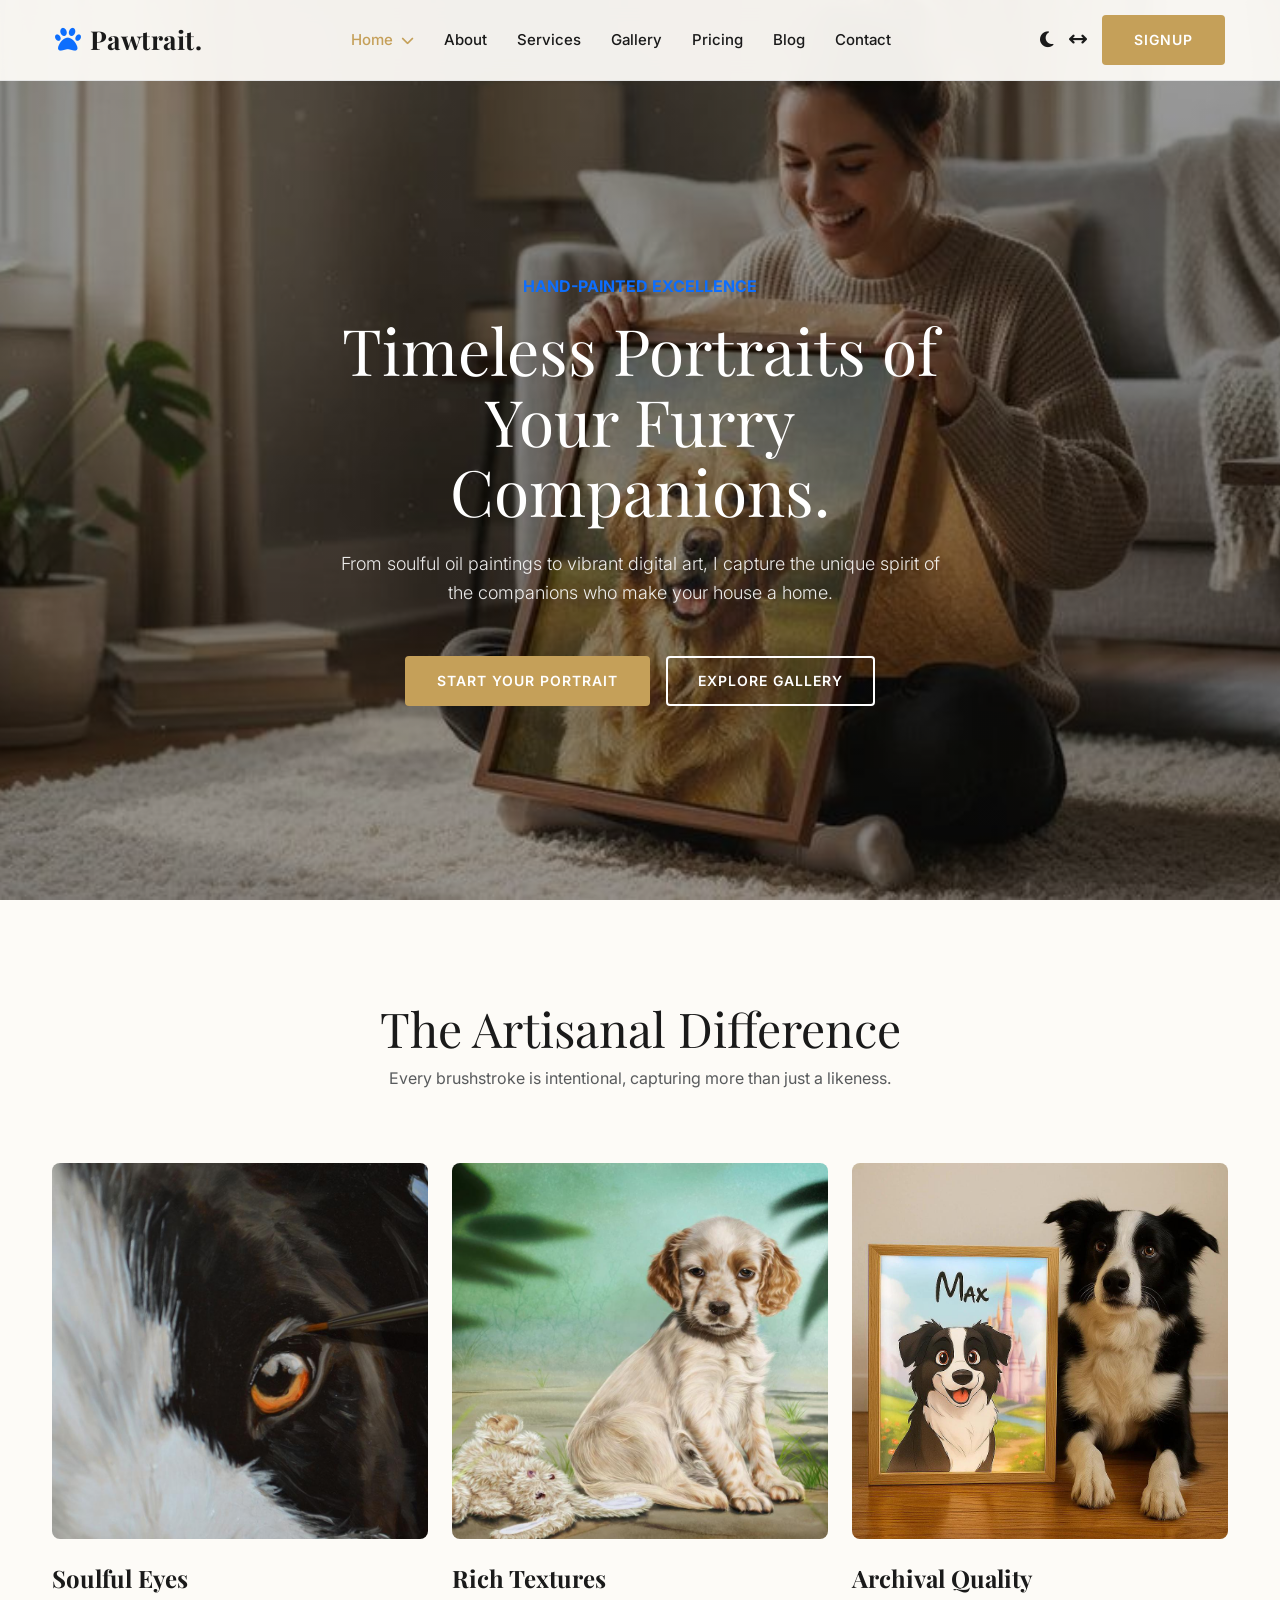
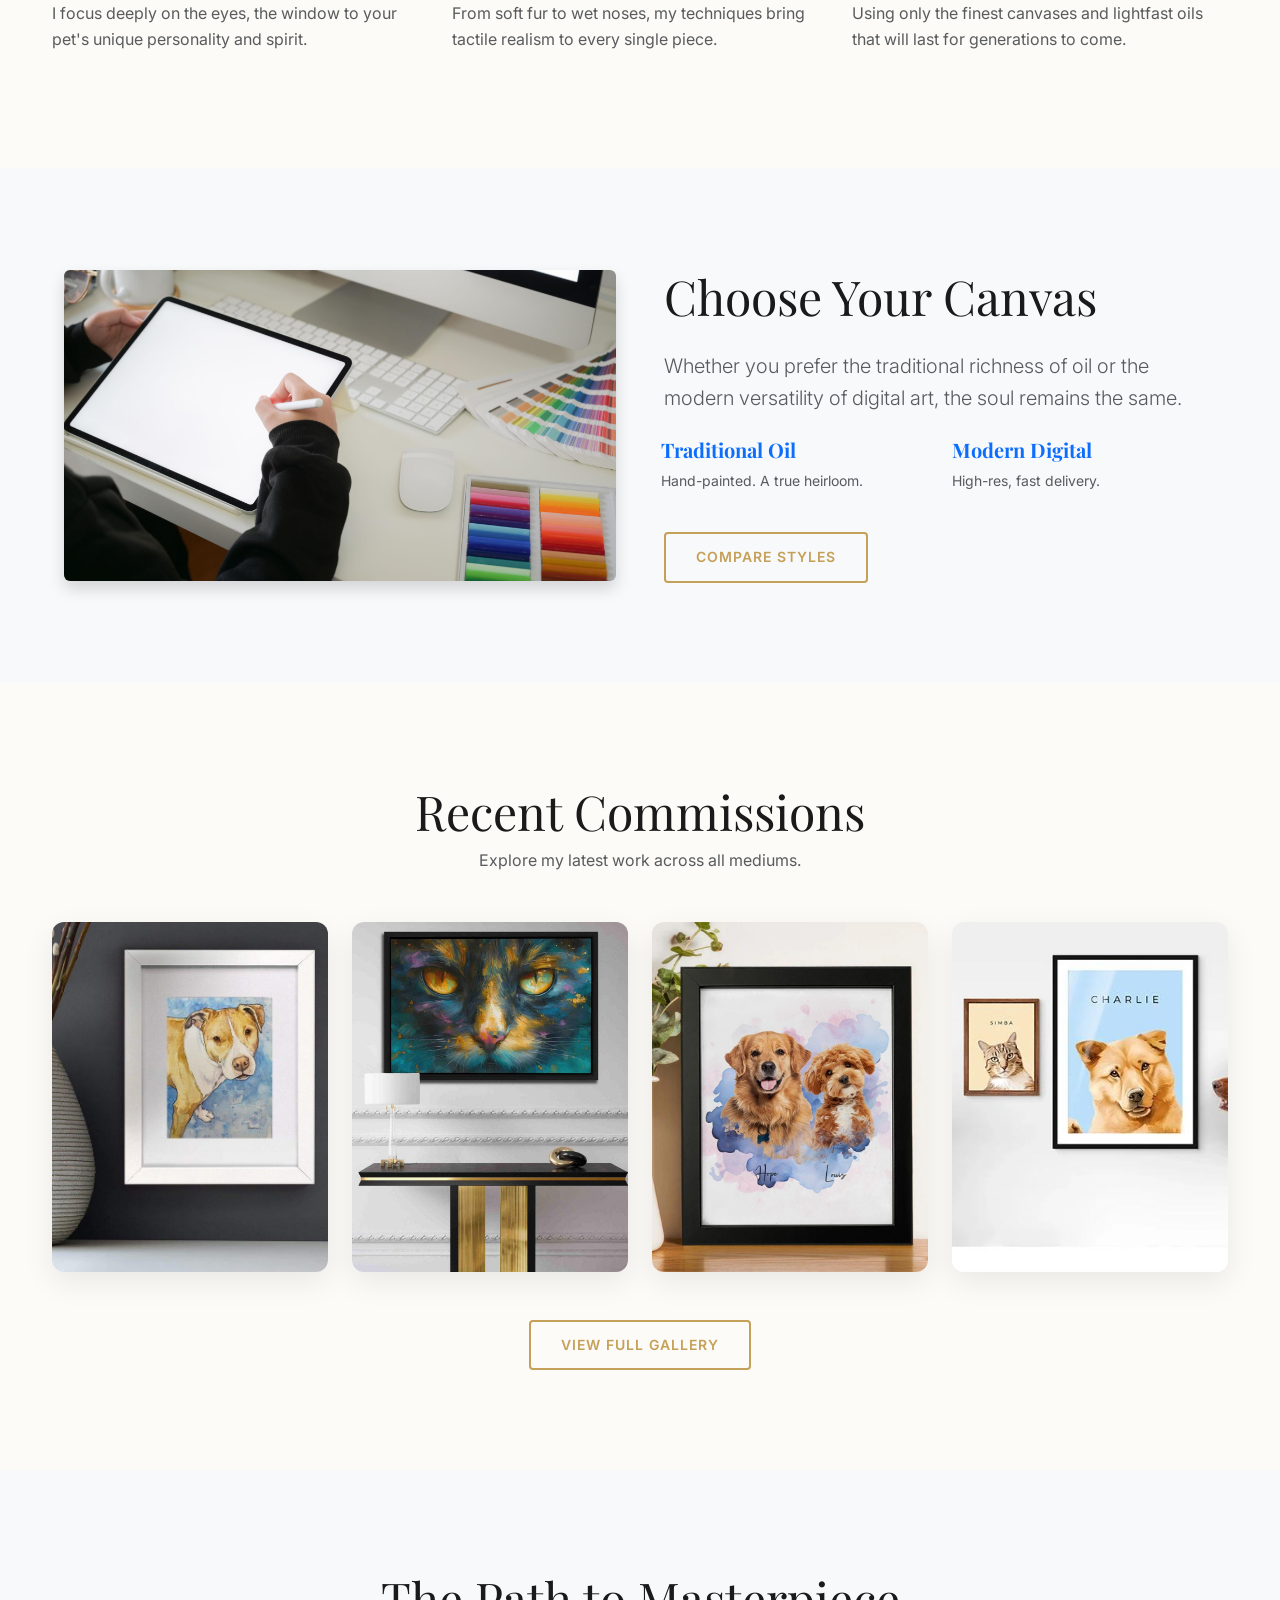
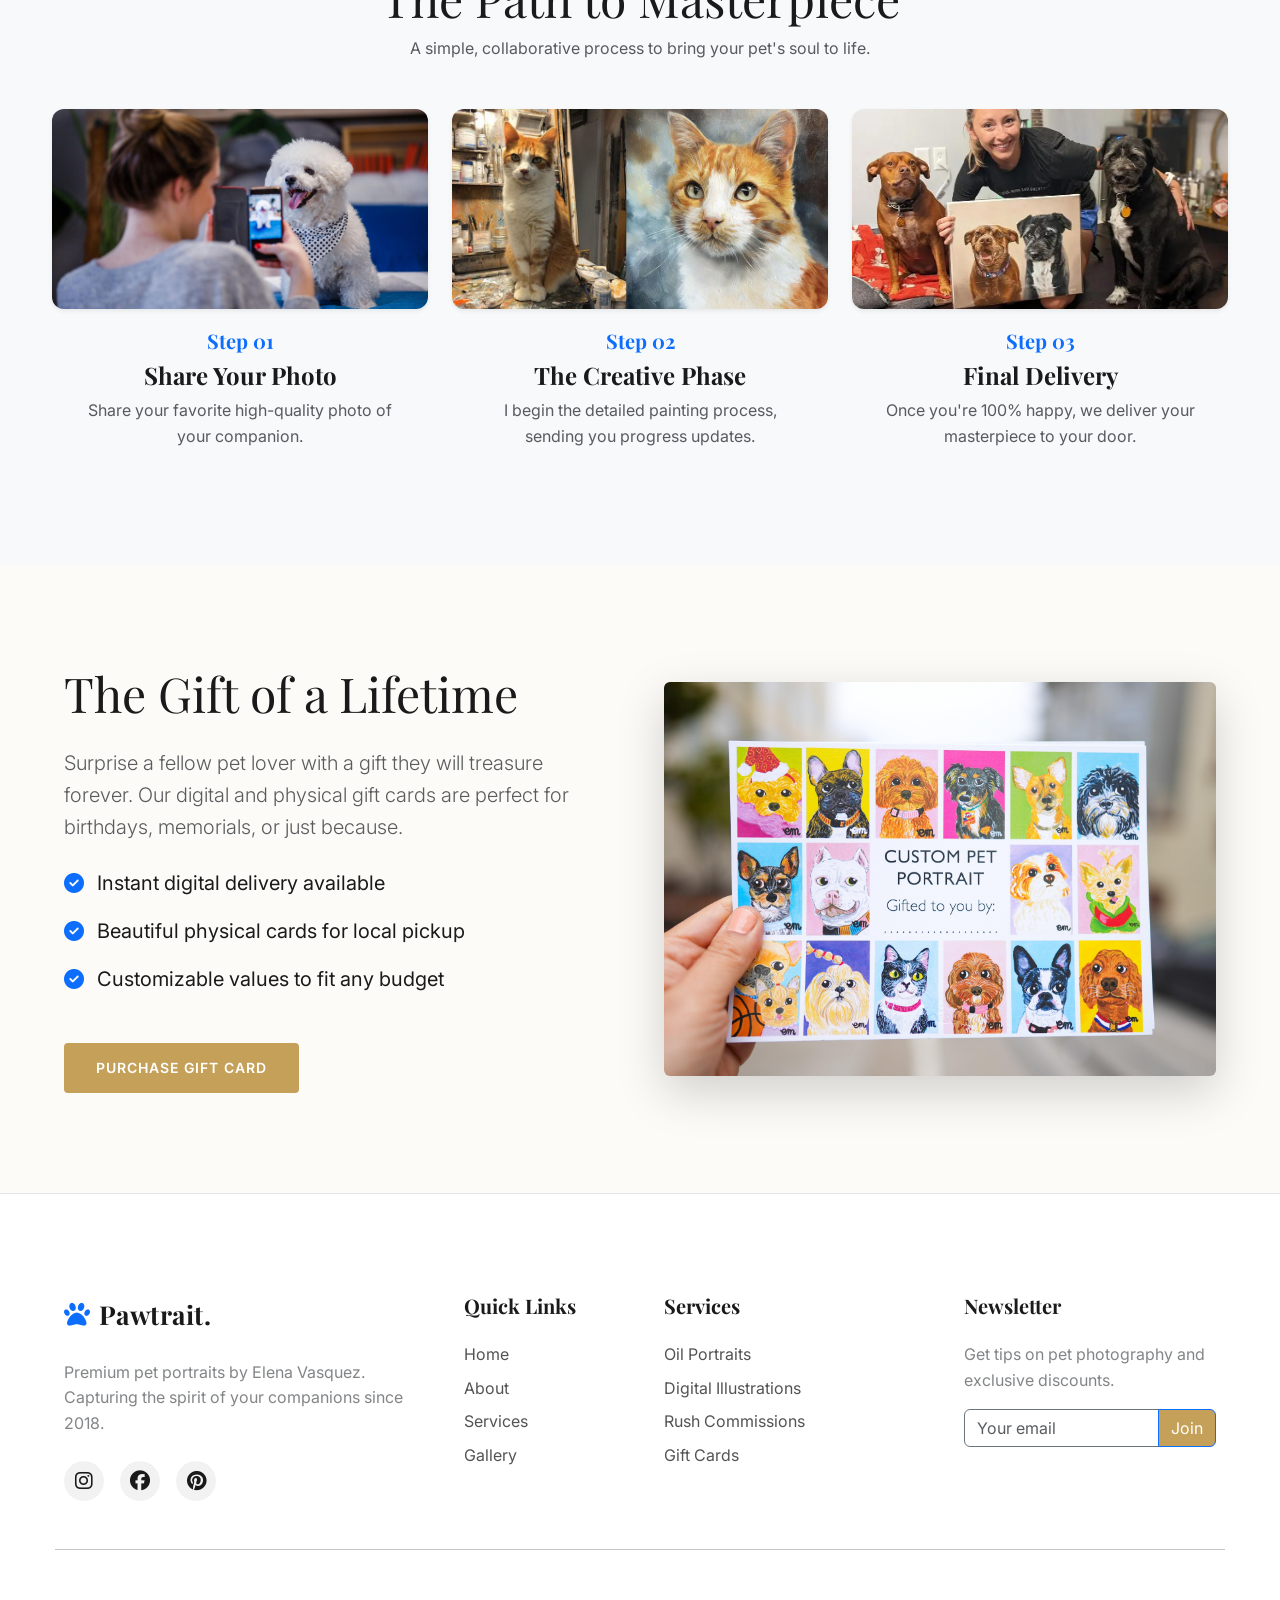
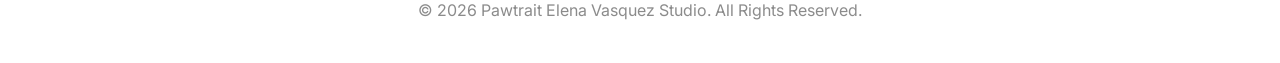
==== index.html @ 0febc8c0 "first-commit" ====
<!DOCTYPE html>
<html lang="en" dir="ltr">

<head>
    <meta charset="UTF-8">
    <meta name="viewport" content="width=device-width, initial-scale=1.0">
    <title>Pawtrait | Immortalize Your Pet in Oil or Digital Art - Elena Vasquez Studio</title>
    <link rel="icon" type="image/png" href="https://cdn-icons-png.flaticon.com/512/616/616408.png">
    <meta name="description"
        content="Custom pet portrait commissions specializing in traditional oil paintings and high-end digital art. Beautiful, artistic memories of your furry friends.">

    <!-- Google Fonts -->
    <link rel="preconnect" href="https://fonts.googleapis.com">
    <link rel="preconnect" href="https://fonts.gstatic.com" crossorigin>
    <link
        href="https://fonts.googleapis.com/css2?family=Inter:wght@400;500;600;700&family=Playfair+Display:ital,wght@0,700;1,700&display=swap"
        rel="stylesheet">

    <!-- Bootstrap 5 CSS -->
    <link href="https://cdn.jsdelivr.net/npm/bootstrap@5.3.0/dist/css/bootstrap.min.css" rel="stylesheet">

    <!-- Font Awesome 6 -->
    <link rel="stylesheet" href="https://cdnjs.cloudflare.com/ajax/libs/font-awesome/6.4.0/css/all.min.css">

    <!-- AOS Library -->
    <link href="https://unpkg.com/aos@2.3.1/dist/aos.css" rel="stylesheet">

    <!-- Custom CSS -->
    <link rel="stylesheet" href="assets/css/style.css">
    <link rel="stylesheet" href="assets/css/dark-mode.css">

    <style>
        /* Additional page-specific styles */
        .hero {
            padding: 220px 0 140px;
            background: linear-gradient(rgba(0, 0, 0, 0.4), rgba(0, 0, 0, 0.4)), url('assets/images/home1-hero.jpg');
            background-size: cover;
            background-position: center;
            background-attachment: fixed;
            color: #FFFFFF;
        }

        .hero h1 {
            color: #FFFFFF;
        }

        .hero p {
            color: rgba(255, 255, 255, 0.9) !important;
        }

        .difference-card img {
            width: 100%;
            aspect-ratio: 1/1;
            object-fit: cover;
            border-radius: 8px;
            margin-bottom: 25px;
        }

        .commission-item {
            position: relative;
            overflow: hidden;
            border-radius: 12px;
            box-shadow: 0 10px 30px rgba(0, 0, 0, 0.08);
            transition: all 0.3s ease;
        }

        .commission-item img {
            width: 100%;
            height: 350px;
            object-fit: cover;
        }

        .commission-item:hover {
            transform: translateY(-10px);
            box-shadow: 0 15px 40px rgba(0, 0, 0, 0.15);
        }

        .step-img {
            width: 100%;
            height: 200px;
            object-fit: cover;
            border-radius: 12px;
            margin-bottom: 20px;
        }
    </style>
</head>

<body>

    <!-- Header -->
    <header>
        <div class="container nav-container">
            <a href="index.html" class="logo"><i class="fas fa-paw me-2 text-primary"></i>Pawtrait.</a>

            <nav class="nav-links">
                <a href="index.html" class="d-xl-none">Home 1</a><a href="home-2.html" class="d-xl-none">Home 2</a><div class="dropdown d-none d-xl-block"><a href="index.html">Home <i class="fas fa-chevron-down small ms-1"></i></a><div class="dropdown-menu"><a class="dropdown-item" href="index.html">Home 1</a><a class="dropdown-item" href="home-2.html">Home 2</a></div></div>
                <a href="about.html">About</a>
                <a href="services.html">Services</a>
                <a href="gallery.html">Gallery</a>
                <a href="pricing.html">Pricing</a>
                <a href="blog.html">Blog</a>
                <a href="contact.html">Contact</a>

                <!-- Mobile Only Toggles -->
                <div class="mobile-toggles d-xl-none">
                    <button class="theme-toggle-btn toggle-btn">
                        <i class="fas fa-moon me-2"></i> Dark Mode
                    </button>
                    <button class="rtl-toggle-btn toggle-btn">
                        <i class="fas fa-arrows-left-right me-2"></i> RTL Layout
                    </button>
                    <a href="login.html" class="btn-pawtrait btn-primary mt-2">Signup</a>
                </div>
            </nav>

            <div class="nav-toggles">
                <button id="theme-toggle" class="toggle-btn d-none d-xl-inline-block" title="Toggle Dark Mode">
                    <i class="fas fa-moon"></i>
                </button>
                <button id="rtl-toggle" class="toggle-btn d-none d-xl-inline-block" title="Toggle RTL">
                    <i class="fas fa-arrows-left-right"></i>
                </button>
                <a href="login.html" class="btn-pawtrait btn-primary d-none d-xl-inline-block">Signup</a>
                <button class="menu-toggle d-xl-none">
                    <span></span>
                    <span></span>
                    <span></span>
                </button>
            </div>
        </div>
    </header>

    <!-- Hero Section -->
    <section class="hero text-center">
        <div class="container">
            <div class="hero-content mx-auto" data-aos="fade-up">
                <span class="text-uppercase tracking-wider fw-bold text-primary mb-3 d-block">Hand-Painted
                    Excellence</span>
                <h1 class="display-3 mb-4">Timeless Portraits of Your Furry Companions.</h1>
                <p class="lead mb-5">From soulful oil paintings to vibrant digital art, I capture the unique spirit of
                    the companions who make your house a home.</p>
                <div class="d-flex justify-content-center gap-3">
                    <a href="services.html" class="btn-pawtrait btn-primary">Start Your Portrait</a>
                    <a href="gallery.html" class="btn-pawtrait btn-outline"
                        style="border-color: white; color: white;">Explore Gallery</a>
                </div>
            </div>
        </div>
    </section>

    <!-- Section 1: The Artisanal Difference -->
    <section class="section-padding">
        <div class="container">
            <div class="text-center mb-4" data-aos="fade-up">
                <h2 class="display-5">The Artisanal Difference</h2>
                <p class="text-muted">Every brushstroke is intentional, capturing more than just a likeness.</p>
            </div>
            <div class="row g-4 mt-5">
                <div class="col-lg-4" data-aos="fade-up">
                    <div class="difference-card">
                        <img src="assets/images/img1.jpg" alt="Detail 1">
                        <h4>Soulful Eyes</h4>
                        <p class="text-muted">I focus deeply on the eyes, the window to your pet's unique personality
                            and spirit.</p>
                    </div>
                </div>
                <div class="col-lg-4" data-aos="fade-up" data-aos-delay="100">
                    <div class="difference-card">
                        <img src="assets/images/img2.jpg" alt="Detail 2">
                        <h4>Rich Textures</h4>
                        <p class="text-muted">From soft fur to wet noses, my techniques bring tactile realism to every
                            single piece.</p>
                    </div>
                </div>
                <div class="col-lg-4" data-aos="fade-up" data-aos-delay="200">
                    <div class="difference-card">
                        <img src="assets/images/img3.jpg" alt="Detail 3">
                        <h4>Archival Quality</h4>
                        <p class="text-muted">Using only the finest canvases and lightfast oils that will last for
                            generations to come.</p>
                    </div>
                </div>
            </div>
        </div>
    </section>

    <!-- Section 2: Master the Mediums -->
    <section class="section-padding bg-light">
        <div class="container">
            <div class="row align-items-center g-5">
                <div class="col-lg-6" data-aos="fade-right">
                    <img src="assets/images/canva.jpg" class="img-fluid rounded shadow" alt="Oil vs Digital">
                </div>
                <div class="col-lg-6 text-start" data-aos="fade-left">
                    <h2 class="display-5 mb-4">Choose Your Canvas</h2>
                    <p class="lead text-muted mb-4">Whether you prefer the traditional richness of oil or the modern
                        versatility of digital art, the soul remains the same.</p>
                    <div class="row g-4">
                        <div class="col-6">
                            <h5 class="fw-bold text-primary">Traditional Oil</h5>
                            <p class="small text-muted">Hand-painted. A true heirloom.</p>
                        </div>
                        <div class="col-6">
                            <h5 class="fw-bold text-primary">Modern Digital</h5>
                            <p class="small text-muted">High-res, fast delivery.</p>
                        </div>
                    </div>
                    <a href="services.html" class="btn-pawtrait btn-outline mt-4">Compare Styles</a>
                </div>
            </div>
        </div>
    </section>

    <!-- Section 3: Recent Commissions -->
    <section class="section-padding">
        <div class="container">
            <div class="text-center mb-5" data-aos="fade-up">
                <h2 class="display-5">Recent Commissions</h2>
                <p class="text-muted">Explore my latest work across all mediums.</p>
            </div>
            <div class="row g-4">
                <div class="col-lg-3 col-md-6" data-aos="zoom-in">
                    <div class="commission-item">
                        <img src="assets/images/commission1.jpg" class="img-fluid" alt="Commission 1">
                    </div>
                </div>
                <div class="col-lg-3 col-md-6" data-aos="zoom-in" data-aos-delay="100">
                    <div class="commission-item">
                        <img src="assets/images/commission2.jpg" class="img-fluid" alt="Commission 2">
                    </div>
                </div>
                <div class="col-lg-3 col-md-6" data-aos="zoom-in" data-aos-delay="200">
                    <div class="commission-item">
                        <img src="assets/images/commission3.jpg" class="img-fluid" alt="Commission 3">
                    </div>
                </div>
                <div class="col-lg-3 col-md-6" data-aos="zoom-in" data-aos-delay="300">
                    <div class="commission-item">
                        <img src="assets/images/commission4.jpg" class="img-fluid" alt="Commission 4">
                    </div>
                </div>
            </div>
            <div class="text-center mt-5">
                <a href="gallery.html" class="btn-pawtrait btn-outline">View Full Gallery</a>
            </div>
        </div>
    </section>

    <!-- Section 4: The Path to Masterpiece -->
    <section class="section-padding bg-light">
        <div class="container">
            <div class="text-center mb-5" data-aos="fade-up">
                <h2 class="display-5">The Path to Masterpiece</h2>
                <p class="text-muted">A simple, collaborative process to bring your pet's soul to life.</p>
            </div>
            <div class="row g-4 text-center">
                <div class="col-md-4" data-aos="fade-up">
                    <img src="assets/images/step1.jpg" class="step-img shadow-sm" alt="Step 1">
                    <h5 class="text-primary fw-bold">Step 01</h5>
                    <h4>Share Your Photo</h4>
                    <p class="text-muted px-lg-4">Share your favorite high-quality photo of your companion.</p>
                </div>
                <div class="col-md-4" data-aos="fade-up" data-aos-delay="100">
                    <img src="assets/images/step2.jpg" class="step-img shadow-sm" alt="Step 2">
                    <h5 class="text-primary fw-bold">Step 02</h5>
                    <h4>The Creative Phase</h4>
                    <p class="text-muted px-lg-4">I begin the detailed painting process, sending you progress updates.
                    </p>
                </div>
                <div class="col-md-4" data-aos="fade-up" data-aos-delay="200">
                    <img src="assets/images/step3.jpg" class="step-img shadow-sm" alt="Step 3">
                    <h5 class="text-primary fw-bold">Step 03</h5>
                    <h4>Final Delivery</h4>
                    <p class="text-muted px-lg-4">Once you're 100% happy, we deliver your masterpiece to your door.</p>
                </div>
            </div>
        </div>
    </section>

    <!-- Section 5: The Gift of a Lifetime -->
    <section class="section-padding">
        <div class="container">
            <div class="row align-items-center g-5">
                <div class="col-lg-6 order-lg-2" data-aos="fade-left">
                    <img src="assets/images/gift.jpg" class="img-fluid rounded shadow-lg" alt="The Perfect Gift">
                </div>
                <div class="col-lg-6 order-lg-1" data-aos="fade-right">
                    <h2 class="display-5 mb-4">The Gift of a Lifetime</h2>
                    <p class="lead text-muted mb-4">Surprise a fellow pet lover with a gift they will treasure forever. Our digital and physical gift cards are perfect for birthdays, memorials, or just because.</p>
                    <ul class="list-unstyled mb-5 fs-5">
                        <li class="mb-3"><i class="fas fa-check-circle text-primary me-2"></i> Instant digital delivery available</li>
                        <li class="mb-3"><i class="fas fa-check-circle text-primary me-2"></i> Beautiful physical cards for local pickup</li>
                        <li><i class="fas fa-check-circle text-primary me-2"></i> Customizable values to fit any budget</li>
                    </ul>
                    <a href="contact.html" class="btn-pawtrait btn-primary">Purchase Gift Card</a>
                </div>
            </div>
        </div>
    </section>

    <!-- Footer -->
    <footer class="site-footer section-padding">
        <div class="container">
            <div class="row g-5">
                <div class="col-lg-4">
                    <a href="index.html" class="logo mb-4"><i class="fas fa-paw me-2 text-primary"></i>Pawtrait.</a>
                    <p class="text-muted opacity-75">Premium pet portraits by Elena Vasquez. Capturing the spirit of
                        your companions since 2018.</p>
                    <div class="d-flex gap-3 fs-5 mt-4 social-links">
                        <a href="#"><i class="fab fa-instagram"></i></a>
                        <a href="#"><i class="fab fa-facebook"></i></a>
                        <a href="#"><i class="fab fa-pinterest"></i></a>
                    </div>
                </div>
                <div class="col-lg-2">
                    <h5 class="mb-4 fw-bold">Quick Links</h5>
                    <ul class="p-0 opacity-75">
                        <li class="mb-2"><a href="index.html">Home</a></li>
                        <li class="mb-2"><a href="about.html">About</a></li>
                        <li class="mb-2"><a href="services.html">Services</a></li>
                        <li class="mb-2"><a href="gallery.html">Gallery</a></li>
                    </ul>
                </div>
                <div class="col-lg-3">
                    <h5 class="mb-4 fw-bold">Services</h5>
                    <ul class="p-0 opacity-75">
                        <li class="mb-2">Oil Portraits</li>
                        <li class="mb-2">Digital Illustrations</li>
                        <li class="mb-2">Rush Commissions</li>
                        <li class="mb-2">Gift Cards</li>
                    </ul>
                </div>
                <div class="col-lg-3">
                    <h5 class="mb-4 fw-bold">Newsletter</h5>
                    <p class="text-muted opacity-75 mb-3">Get tips on pet photography and exclusive discounts.</p>
                    <div class="input-group">
                        <input type="email" class="form-control bg-transparent border-secondary"
                            placeholder="Your email">
                        <button class="btn btn-primary" type="button">Join</button>
                    </div>
                </div>
            </div>
            <hr class="my-5 opacity-25">
            <div class="text-center opacity-50 copyright-bar">
                <p class="mb-0">&copy; 2026 Pawtrait Elena Vasquez Studio. All Rights Reserved.</p>
            </div>
        </div>
    </footer>

    <!-- Scripts -->
    <script src="https://cdn.jsdelivr.net/npm/bootstrap@5.3.0/dist/js/bootstrap.bundle.min.js"></script>
    <script src="https://unpkg.com/aos@2.3.1/dist/aos.js"></script>
    <script src="assets/js/main.js"></script>
    <script>
        AOS.init();
    </script>
</body>

</html>
---- assets/css/style.css ----
/*
 * Pawtrait - Pet Portrait Commission Artist HTML Template
 * Main Stylesheet
 */

:root {
    /* Color Palette */
    --primary-color: #C5A059;
    /* Gold */
    --secondary-color: #0E3B43;
    /* Deep Teal */
    --accent-color: #A0522D;
    /* Terracotta */
    --bg-light: #FDFBF7;
    /* Cream */
    --text-dark: #1A1A1A;
    /* Charcoal */
    --text-muted: #666666;
    --border-color: #E5E5E5;
    --white: #FFFFFF;

    /* Typography */
    --serif-font: 'Playfair Display', serif;
    --sans-font: 'Inter', sans-serif;

    /* Spacing */
    --section-padding: 100px 0;
    --container-width: 1200px;
}

/* Base Styles */
* {
    margin: 0;
    padding: 0;
    box-sizing: border-box;
}

html, body {
    scroll-behavior: smooth;
    overflow-x: hidden !important;
    max-width: 100vw;
    position: relative;
    margin: 0;
    padding: 0;
}

html.menu-open,
body.menu-open {
    overflow: hidden !important;
    height: 100vh !important;
    position: fixed !important;
    width: 100% !important;
}

body {
    font-family: var(--sans-font);
    background-color: var(--bg-light);
    color: var(--text-dark);
    line-height: 1.6;
}

h1,
h2,
h3,
h4,
h5,
h6,
.display-font {
    font-family: var(--serif-font);
    font-weight: 700;
    color: var(--text-dark);
}

a {
    text-decoration: none;
    color: inherit;
    transition: all 0.3s ease;
}

ul {
    list-style: none;
}

img {
    max-width: 100%;
    height: auto;
}

/* Layout Utilities */
section, .section-padding {
    padding: var(--section-padding);
    position: relative;
    overflow: hidden !important;
}

.container {
    max-width: var(--container-width);
    margin: 0 auto;
    padding: 0 15px;
}

.row {
    margin-left: -15px;
    margin-right: -15px;
}

/* Buttons */
.btn-pawtrait {
    display: inline-block;
    padding: 12px 30px;
    border-radius: 4px;
    font-weight: 600;
    text-transform: uppercase;
    letter-spacing: 1px;
    font-size: 14px;
    cursor: pointer;
    transition: all 0.3s ease;
    border: 2px solid transparent;
}

.btn-primary {
    background-color: var(--primary-color);
    color: var(--white);
}

.btn-primary:hover {
    background-color: var(--text-dark);
    color: var(--white);
}

.btn-secondary {
    background-color: var(--secondary-color);
    color: var(--white);
}

.btn-outline {
    border-color: var(--primary-color);
    color: var(--primary-color);
    background-color: transparent;
}

.btn-outline:hover {
    background-color: var(--primary-color);
    color: var(--white);
}

/* Header & Navigation */
header {
    position: fixed;
    top: 0;
    width: 100%;
    z-index: 1000;
    background: rgba(253, 251, 247, 0.95);
    backdrop-filter: blur(10px);
    border-bottom: 1px solid var(--border-color);
    transition: all 0.3s ease;
    overflow: visible !important;
}

.nav-container {
    display: flex;
    justify-content: space-between;
    align-items: center;
    height: 80px;
}

.logo {
    font-family: var(--serif-font);
    font-size: 26px;
    font-weight: 700;
    letter-spacing: 0.5px;
    color: var(--text-dark);
    display: inline-flex;
    align-items: center;
}

.logo i {
    color: #3498db;
}

.nav-links {
    display: flex;
    gap: 30px;
    align-items: center;
}

.nav-links a {
    font-weight: 500;
    font-size: 15px;
    color: var(--text-dark);
}

.nav-links a:hover,
.nav-links a.active {
    color: var(--primary-color) !important;
}

.menu-toggle {
    display: none;
    flex-direction: column;
    justify-content: space-around;
    width: 28px;
    height: 22px;
    padding: 0;
    border: none;
    background: transparent;
    cursor: pointer;
}

.menu-toggle span {
    width: 100%;
    height: 3px;
    background-color: var(--text-dark);
    border-radius: 3px;
    transition: all 0.3s ease-in-out;
}

body.dark-mode .menu-toggle span {
    background-color: #FFFFFF;
}

.menu-toggle.open span:nth-child(1) {
    transform: translateY(7px) rotate(45deg);
}

.menu-toggle.open span:nth-child(2) {
    opacity: 0;
}

.menu-toggle.open span:nth-child(3) {
    transform: translateY(-7px) rotate(-45deg);
}

.nav-toggles {
    display: flex;
    gap: 15px;
    align-items: center;
}

.toggle-btn {
    background: none;
    border: none;
    cursor: pointer;
    font-size: 18px;
    color: var(--text-dark);
    transition: all 0.3s ease;
}

.toggle-btn:hover {
    color: var(--primary-color);
}

body.dark-mode .toggle-btn {
    color: var(--white);
}

/* Dropdown Styles */
.dropdown {
    position: relative;
}

.dropdown-menu {
    position: absolute;
    top: 100%;
    left: 0;
    z-index: 1000;
    display: none;
    min-width: 180px;
    padding: 15px 0;
    margin: 0;
    background-color: var(--white);
    border: 1px solid var(--border-color);
    box-shadow: 0 15px 40px rgba(0, 0, 0, 0.1);
    border-radius: 8px;
    transform: translateY(10px);
    transition: all 0.3s ease;
    opacity: 0;
    visibility: hidden;
}

.dropdown-menu.show {
    display: block;
    transform: translateY(0);
    opacity: 1;
    visibility: visible;
}

.dropdown-item {
    display: block;
    width: 100%;
    padding: 8px 20px;
    clear: both;
    font-weight: 500;
    color: var(--text-dark);
    text-align: inherit;
    white-space: nowrap;
    background-color: transparent;
    border: 0;
}

.dropdown-item:hover {
    background-color: var(--bg-light);
    color: var(--primary-color);
}

/* Scroll Top Button */
#scroll-top {
    position: fixed;
    bottom: 30px;
    right: 30px;
    width: 50px;
    height: 50px;
    background: var(--primary-color);
    color: white;
    border: none;
    border-radius: 50%;
    display: flex;
    align-items: center;
    justify-content: center;
    cursor: pointer;
    z-index: 999;
    opacity: 0;
    visibility: hidden;
    transition: all 0.3s ease;
}

#scroll-top.visible {
    opacity: 1;
    visibility: visible;
}

#scroll-top:hover {
    background: var(--text-dark);
    transform: translateY(-5px);
}

/* Footer Styles */
.site-footer {
    background-color: var(--white);
    color: var(--text-dark);
    border-top: 1px solid var(--border-color);
    padding-bottom: 40px !important;
}

body.dark-mode .accordion-button:not(.collapsed) {
    background-color: #252525;
    color: var(--primary-color);
}

body.dark-mode .logo i {
    color: #3498db !important;
}

body.dark-mode .logo {
    color: #FFFFFF !important;
}

body.dark-mode .site-footer {
    background-color: #121212;
    color: var(--white);
    border-top: 1px solid #333;
}

.site-footer a:hover {
    color: var(--primary-color);
}

.site-footer ul li a {
    transition: all 0.3s ease;
}

.site-footer .social-links a {
    transition: all 0.3s ease;
    display: inline-flex;
    align-items: center;
    justify-content: center;
    width: 40px;
    height: 40px;
    border-radius: 50%;
    background: rgba(0, 0, 0, 0.05);
}

body.dark-mode .site-footer .social-links a {
    background: rgba(255, 255, 255, 0.1);
}

.site-footer .social-links a:hover {
    background: var(--primary-color);
    color: white;
    transform: rotate(360deg);
}

footer .copyright-bar {
    padding-bottom: 0 !important;
    margin-bottom: 0 !important;
}

footer .copyright-bar p {
    margin-bottom: 0 !important;
}

/* Hero Section */
.hero {
    height: 100vh;
    display: flex;
    align-items: center;
    position: relative;
    overflow: hidden;
    padding-top: 80px;
}

.hero-content {
    max-width: 600px;
    z-index: 2;
}

.hero h1 {
    font-size: 64px;
    line-height: 1.1;
    margin-bottom: 20px;
}

.hero p {
    font-size: 18px;
    color: var(--text-muted);
    margin-bottom: 30px;
}

/* Animations */
[data-aos] {
    pointer-events: none;
}

.aos-animate {
    pointer-events: auto;
}

/* Auth Pages */
.auth-container {
    min-height: 100vh;
    display: flex;
    align-items: center;
    justify-content: center;
    background-color: var(--bg-light);
    padding: 2rem;
    position: relative;
}

body.dark-mode .auth-container {
    background-color: #121212;
}

.auth-card {
    background: var(--white);
    padding: 2.5rem;
    border-radius: 12px;
    border: 1px solid var(--border-color);
    width: 100%;
    max-width: 450px;
    box-shadow: 0 10px 30px rgba(0, 0, 0, 0.05);
}

body.dark-mode .auth-card {
    background: #1e1e1e;
    border-color: #333;
    box-shadow: 0 10px 30px rgba(0, 0, 0, 0.2);
}

.auth-toggles {
    position: absolute;
    top: 2rem;
    right: 2rem;
    display: flex;
    gap: 1rem;
    z-index: 100;
}

.btn-social {
    display: flex;
    align-items: center;
    justify-content: center;
    gap: 10px;
    width: 100%;
    padding: 12px;
    border-radius: 4px;
    font-weight: 600;
    margin-bottom: 1rem;
    transition: all 0.3s ease;
    border: 1px solid var(--border-color);
    background: transparent;
    color: var(--text-dark);
}

body.dark-mode .btn-social {
    color: var(--white);
    border-color: #333;
}

.btn-social:hover {
    background: rgba(0, 0, 0, 0.02);
    border-color: var(--primary-color);
}

body.dark-mode .btn-social:hover {
    background: rgba(255, 255, 255, 0.05);
}

.btn-google img {
    width: 18px;
}

.auth-divider {
    display: flex;
    align-items: center;
    text-align: center;
    margin: 1.5rem 0;
    color: var(--text-muted);
    font-size: 14px;
}

.auth-divider::before,
.auth-divider::after {
    content: '';
    flex: 1;
    border-bottom: 1px solid var(--border-color);
}

body.dark-mode .auth-divider::before,
body.dark-mode .auth-divider::after {
    border-color: #333;
}

.auth-divider:not(:empty)::before {
    margin-right: .5em;
}

.auth-divider:not(:empty)::after {
    margin-left: .5em;
}

/* Auth Enhancements */
.password-field-wrapper {
    position: relative;
}

.password-toggle {
    position: absolute;
    right: 15px;
    top: 50%;
    transform: translateY(-50%);
    cursor: pointer;
    color: var(--text-muted);
    transition: all 0.3s ease;
    z-index: 10;
}

.password-toggle:hover {
    color: var(--primary-color);
}

.social-icons-bottom {
    display: flex;
    justify-content: center;
    gap: 15px;
    margin-top: 10px;
}

.social-btn-circle {
    width: 40px;
    height: 40px;
    border-radius: 50%;
    display: flex;
    align-items: center;
    justify-content: center;
    border: 1px solid var(--border-color);
    transition: all 0.3s ease;
    background: transparent;
    color: var(--text-dark);
    font-size: 16px;
    cursor: pointer;
}

body.dark-mode .social-btn-circle {
    border-color: #333;
    color: var(--white);
}

.social-btn-circle:hover {
    border-color: var(--primary-color);
    color: var(--primary-color);
    transform: translateY(-3px);
}


.social-btn-circle.google:hover {
    color: #DB4437;
    border-color: #DB4437;
}

.social-btn-circle.facebook:hover {
    color: #4267B2;
    border-color: #4267B2;
}

.social-btn-circle.apple:hover {
    color: #000;
    border-color: #000;
}

body.dark-mode .social-btn-circle.apple:hover {
    color: #fff;
    border-color: #fff;
}


.auth-card a:not(.logo):hover {
    text-decoration: underline !important;
}

/* 1024px Responsiveness and Navbar Breakpoint */
@media (max-width: 1199px) {
    .nav-links {
        display: none;
        position: fixed;
        top: 80px;
        left: 0;
        width: 100%;
        background: var(--white);
        flex-direction: column;
        padding: 40px 20px;
        gap: 20px;
        border-bottom: 1px solid var(--border-color);
        z-index: 999;
        max-height: calc(100vh - 80px);
        overflow-y: auto;
    }

    body.dark-mode .nav-links {
        background: #121212;
    }

    .nav-links.active {
        display: flex !important;
    }

    .menu-toggle {
        display: flex !important;
    }

    .hero h1 {
        font-size: 48px;
    }

    /* Move toggles into nav-links for mobile */
    .mobile-toggles {
        display: flex;
        flex-direction: column;
        align-items: center;
        width: 100%;
        margin-top: 30px;
        padding-top: 30px;
        border-top: 1px solid var(--border-color);
        gap: 15px;
    }

    .mobile-toggles .btn-pawtrait {
        width: auto;
        min-width: 160px;
        margin: 10px auto 0;
        text-align: center;
    }
}

@media (max-width: 1024px) {
    .section-padding {
        padding: 60px 0;
    }

    .container {
        padding: 0 25px;
    }

    .hero {
        padding-top: 100px;
        height: auto;
        min-height: 80vh;
    }
}

/* Mobile Auth Adjustments */
@media (max-width: 576px) {
    .auth-container {
        padding: 4rem 1rem 1rem 1rem;
    }

    .auth-card {
        padding: 1.5rem;
    }

    .auth-toggles {
        top: 1rem;
        right: 1rem;
    }

    /* Stack Remember Me and Forgot Password */
    .auth-card .d-flex.justify-content-between {
        flex-direction: column;
        align-items: flex-start !important;
        gap: 10px;
    }

    /* Keep 'Don't have an account? Create one' on one line */
    .auth-card p.text-center {
        white-space: nowrap;
        font-size: 13px;
    }
}
---- assets/css/dark-mode.css ----
/*
 * Pawtrait - Dark Mode Overrides
 */

body.dark-mode {
    --bg-light: #121212;
    --text-dark: #FFFFFF;
    --text-muted: #D1D1D1;
    --border-color: #333333;
    --white: #1A1A1A;
    background-color: var(--bg-light);
    color: var(--text-dark);
}

body.dark-mode header {
    background: rgba(18, 18, 18, 0.95);
}

body.dark-mode .nav-links a {
    color: var(--text-dark);
}

body.dark-mode .btn-outline {
    border-color: var(--primary-color);
    color: var(--primary-color);
}

body.dark-mode .btn-outline:hover {
    background-color: var(--primary-color);
    color: #121212;
}

body.dark-mode .bg-light,
body.dark-mode section.bg-light {
    background-color: #1A1A1A !important;
    color: var(--text-dark) !important;
}

body.dark-mode .text-muted {
    color: var(--text-muted) !important;
}

body.dark-mode .card,
body.dark-mode .modal-content,
body.dark-mode .dropdown-menu,
body.dark-mode .accordion-item,
body.dark-mode .step-card {
    background-color: #1E1E1E;
    border-color: #333;
    color: var(--text-dark);
}

body.dark-mode .accordion-button {
    background-color: #1E1E1E;
    color: var(--text-dark);
}

body.dark-mode .accordion-button:not(.collapsed) {
    background-color: #252525;
    color: var(--primary-color);
}

/* Hero Headings */
body.dark-mode .hero h1,
body.dark-mode .hero h2,
body.dark-mode .hero .display-4,
body.dark-mode .hero .display-5 {
    color: #FFFFFF !important;
}

/* Card Box Shadows */
body.dark-mode .card,
body.dark-mode .step-card,
body.dark-mode .pricing-card,
body.dark-mode .commission-item {
    box-shadow: 0 15px 40px rgba(0, 0, 0, 0.4) !important;
}

/* Tables (Pricing & Services) */
body.dark-mode .table {
    color: #FFFFFF !important;
    border-color: #333 !important;
}

body.dark-mode .table thead th {
    background-color: #252525 !important;
    color: var(--primary-color) !important;
    border-color: #333 !important;
}

body.dark-mode .table td {
    background-color: #1A1A1A !important;
    color: #D1D1D1 !important;
    border-color: #333 !important;
}

/* Icons & Hamburger */
body.dark-mode .toggle-btn i,
body.dark-mode .social-links a,
body.dark-mode .contact-info i,
body.dark-mode .revision-icons i,
body.dark-mode .password-toggle i {
    color: #FFFFFF !important;
}

body.dark-mode .menu-toggle span {
    background-color: #FFFFFF !important;
}

body.dark-mode .toggle-btn {
    color: #FFFFFF !important;
}

/* Form Controls */
body.dark-mode .form-control,
body.dark-mode .form-select {
    background-color: #252525 !important;
    border-color: #444 !important;
    color: #FFFFFF !important;
}

body.dark-mode .form-control::placeholder {
    color: #888 !important;
}

body.dark-mode .form-label {
    color: #FFFFFF !important;
}

/* Blog Specifics */
body.dark-mode .nav-tabs {
    border-color: #333 !important;
}

body.dark-mode .nav-tabs .nav-link {
    color: #D1D1D1 !important;
}

body.dark-mode .nav-tabs .nav-link.active {
    background-color: #252525 !important;
    border-color: #333 !important;
    color: var(--primary-color) !important;
}

body.dark-mode .btn-outline-dark {
    border-color: #444 !important;
    color: #D1D1D1 !important;
}

body.dark-mode .btn-outline-dark:hover,
body.dark-mode .btn-dark {
    background-color: var(--primary-color) !important;
    border-color: var(--primary-color) !important;
    color: #FFFFFF !important;
}

body.dark-mode .recent-post-img {
    background: #252525 !important;
    border-color: #444 !important;
}

/* Auth Pages (Login/Signup) */
body.dark-mode .auth-wrapper {
    background-color: #121212 !important;
}

body.dark-mode .auth-card {
    background-color: #1A1A1A !important;
    border-color: #333 !important;
}

/* Social Login Buttons */
body.dark-mode .social-btn-circle {
    background-color: #252525 !important;
    border-color: #444 !important;
}

body.dark-mode .social-btn-circle.google i,
body.dark-mode .social-btn-circle.facebook i,
body.dark-mode .social-btn-circle.apple i {
    color: #FFFFFF !important;
}

body.dark-mode .password-toggle {
    color: #D1D1D1 !important;
}

/* Footer Visibility */
body.dark-mode .site-footer {
    background-color: #121212 !important;
    color: #D1D1D1 !important;
}

body.dark-mode .site-footer a {
    color: #D1D1D1 !important;
}

body.dark-mode .site-footer a:hover {
    color: var(--primary-color) !important;
}

body.dark-mode .site-footer h5,
body.dark-mode .site-footer .logo {
    color: #FFFFFF !important;
}

body.dark-mode .copyright-bar {
    border-color: #333 !important;
    color: #FFFFFF !important;
}

body.dark-mode .payment-icons i {
    color: #FFFFFF !important;
    font-size: 32px;
    margin-right: 15px;
}

/* Contact Page Specifics */
body.dark-mode .contact-info-card {
    background-color: #1E1E1E !important;
    border-color: #333 !important;
}

body.dark-mode .social-connect a {
    color: #FFFFFF !important;
}

body.dark-mode .social-connect a:hover {
    color: #FFFFFF !important;
    background-color: var(--primary-color) !important;
}

body.dark-mode .response-notice {
    background-color: #252525 !important;
    border-color: var(--primary-color) !important;
    color: #D1D1D1 !important;
}

body.dark-mode .bg-white.p-5.border.rounded.shadow-sm {
    background-color: #1E1E1E !important;
    border-color: #333 !important;
}

/* Headings Visibility */
body.dark-mode h1,
body.dark-mode h2,
body.dark-mode h3,
body.dark-mode h4,
body.dark-mode h5,
body.dark-mode h6 {
    color: #FFFFFF !important;
}
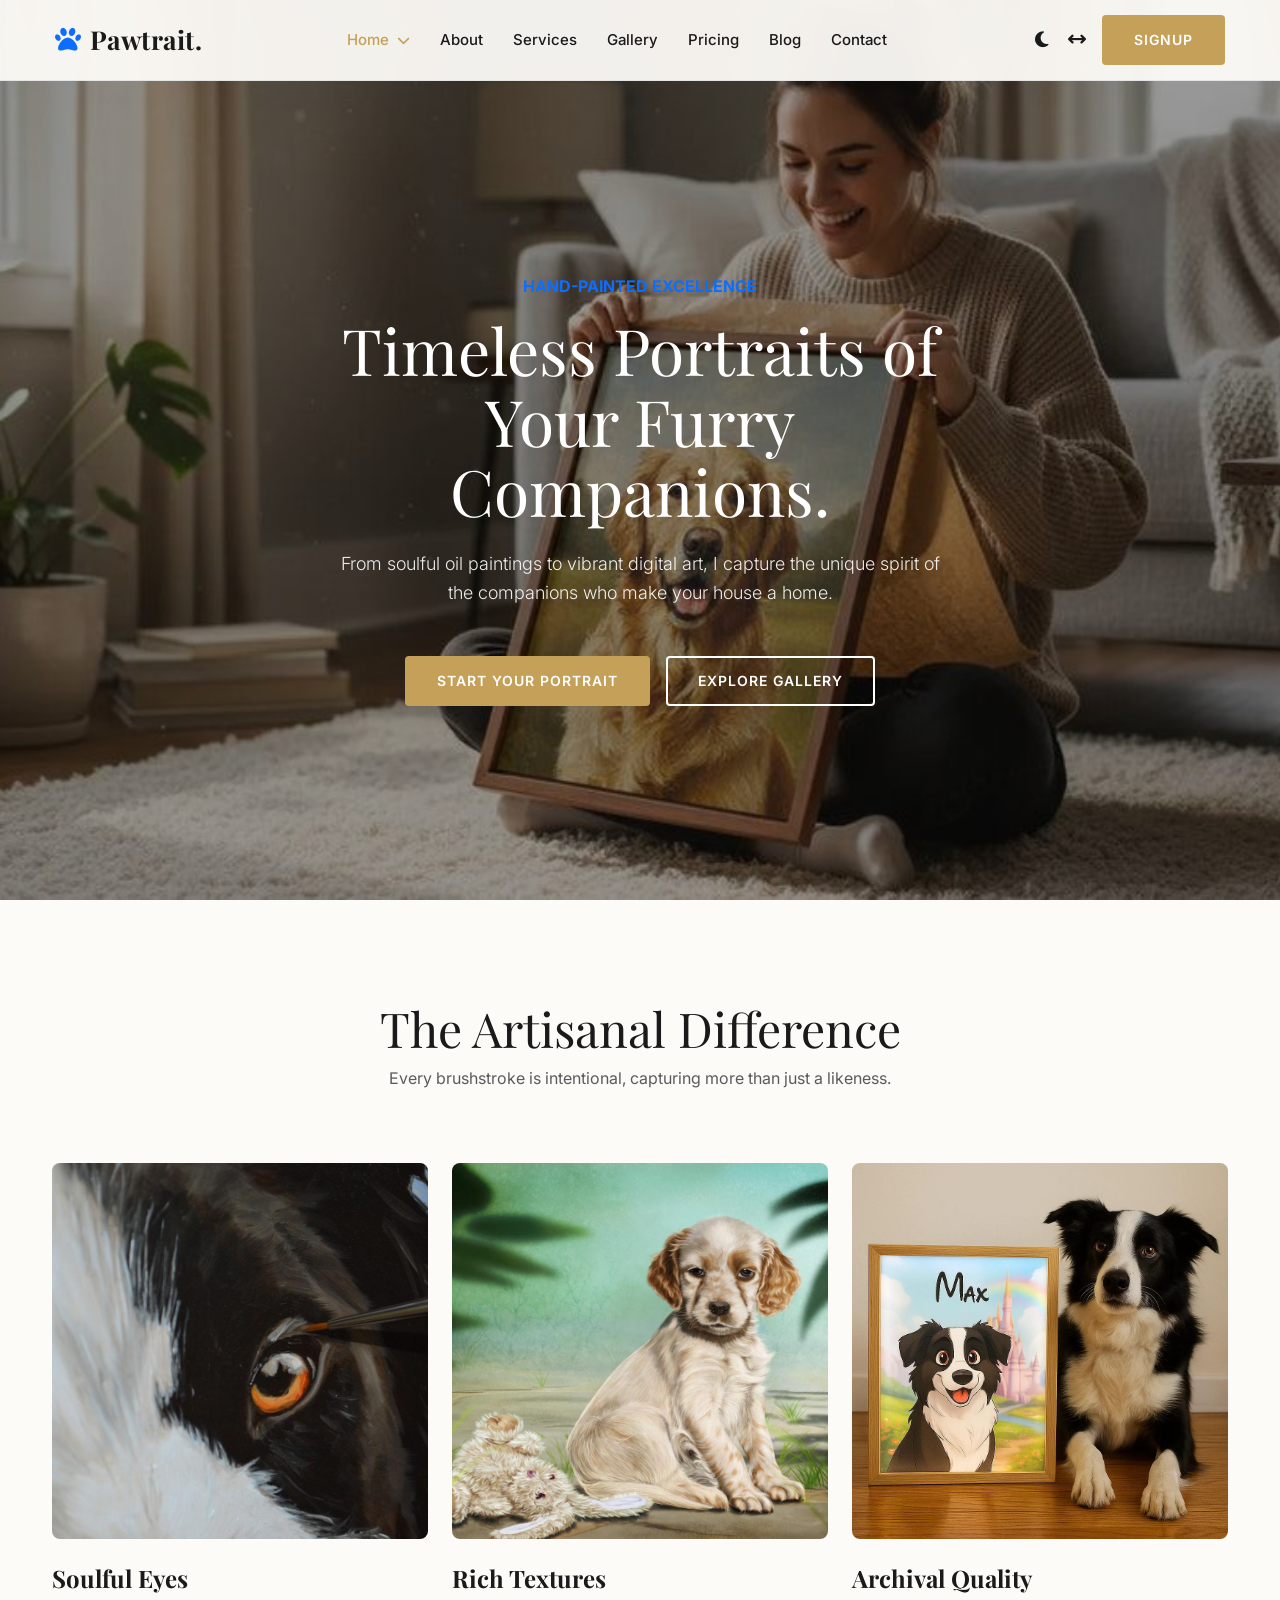
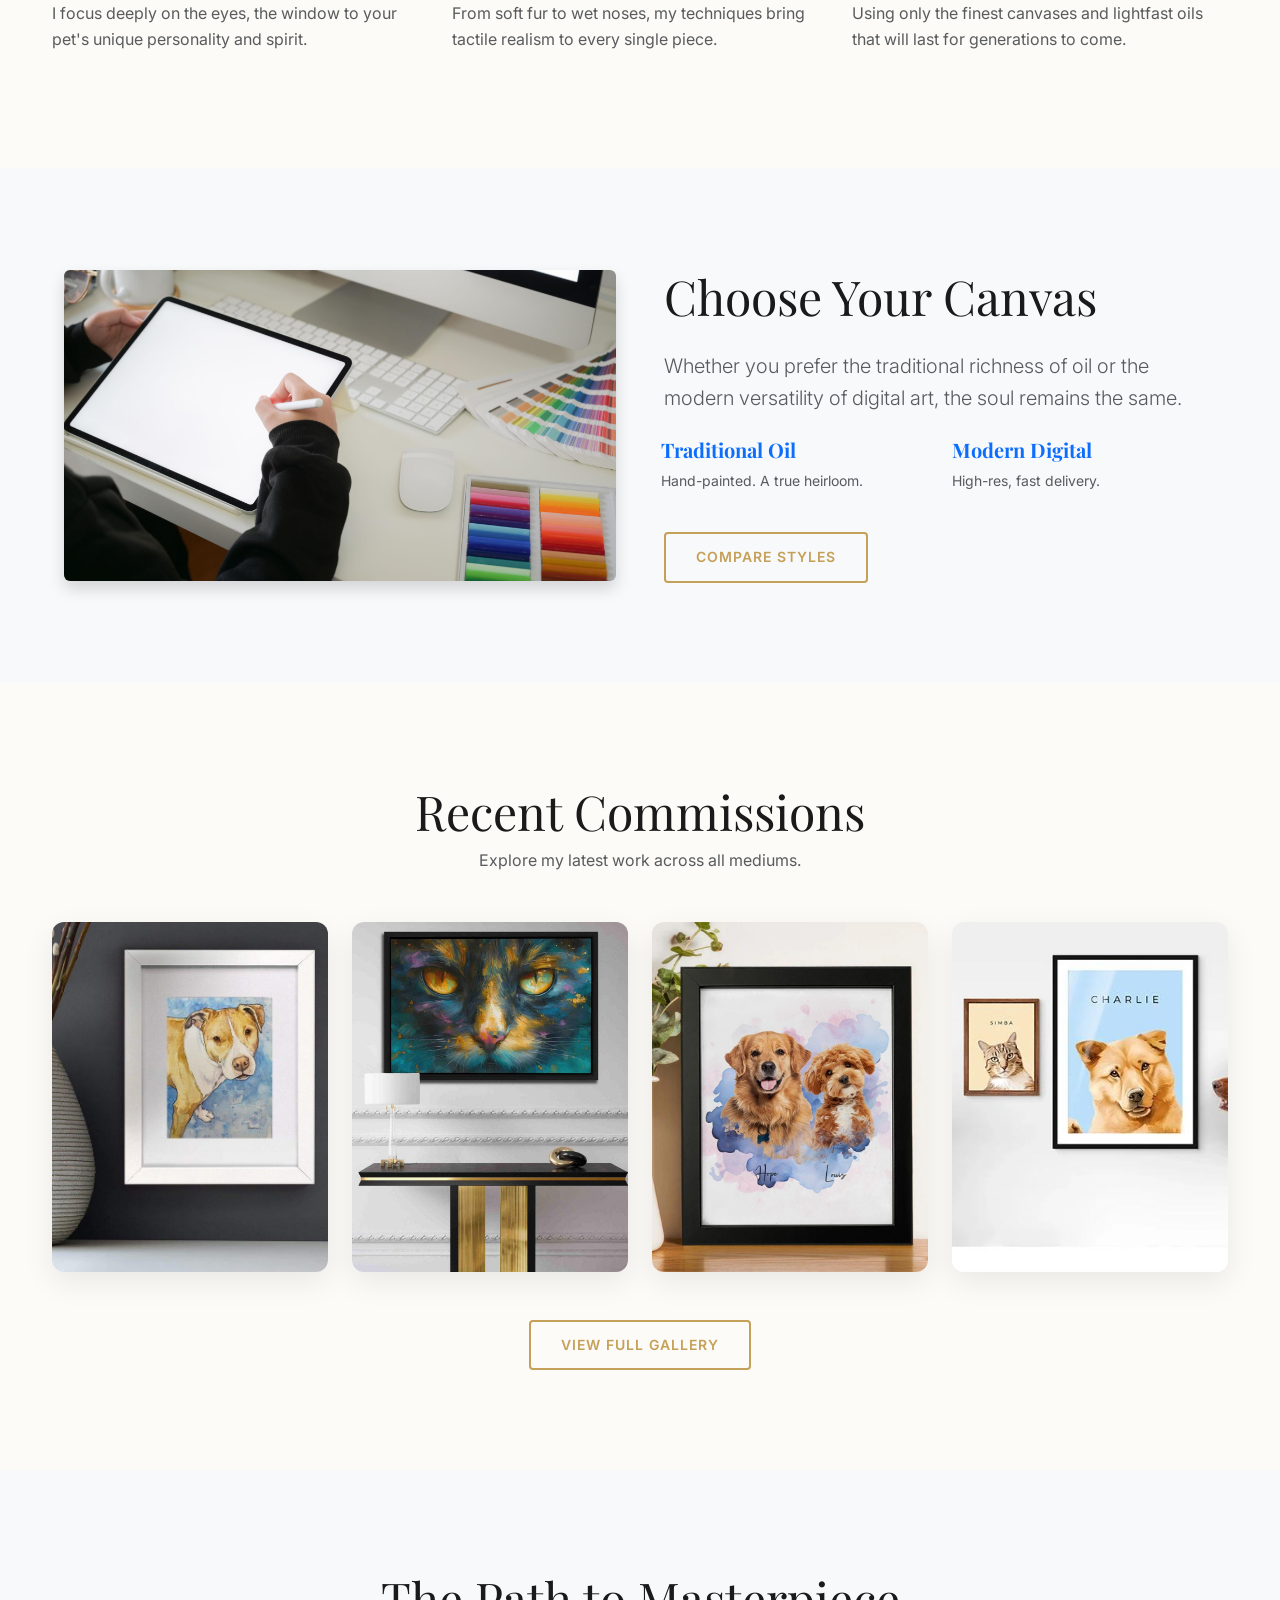
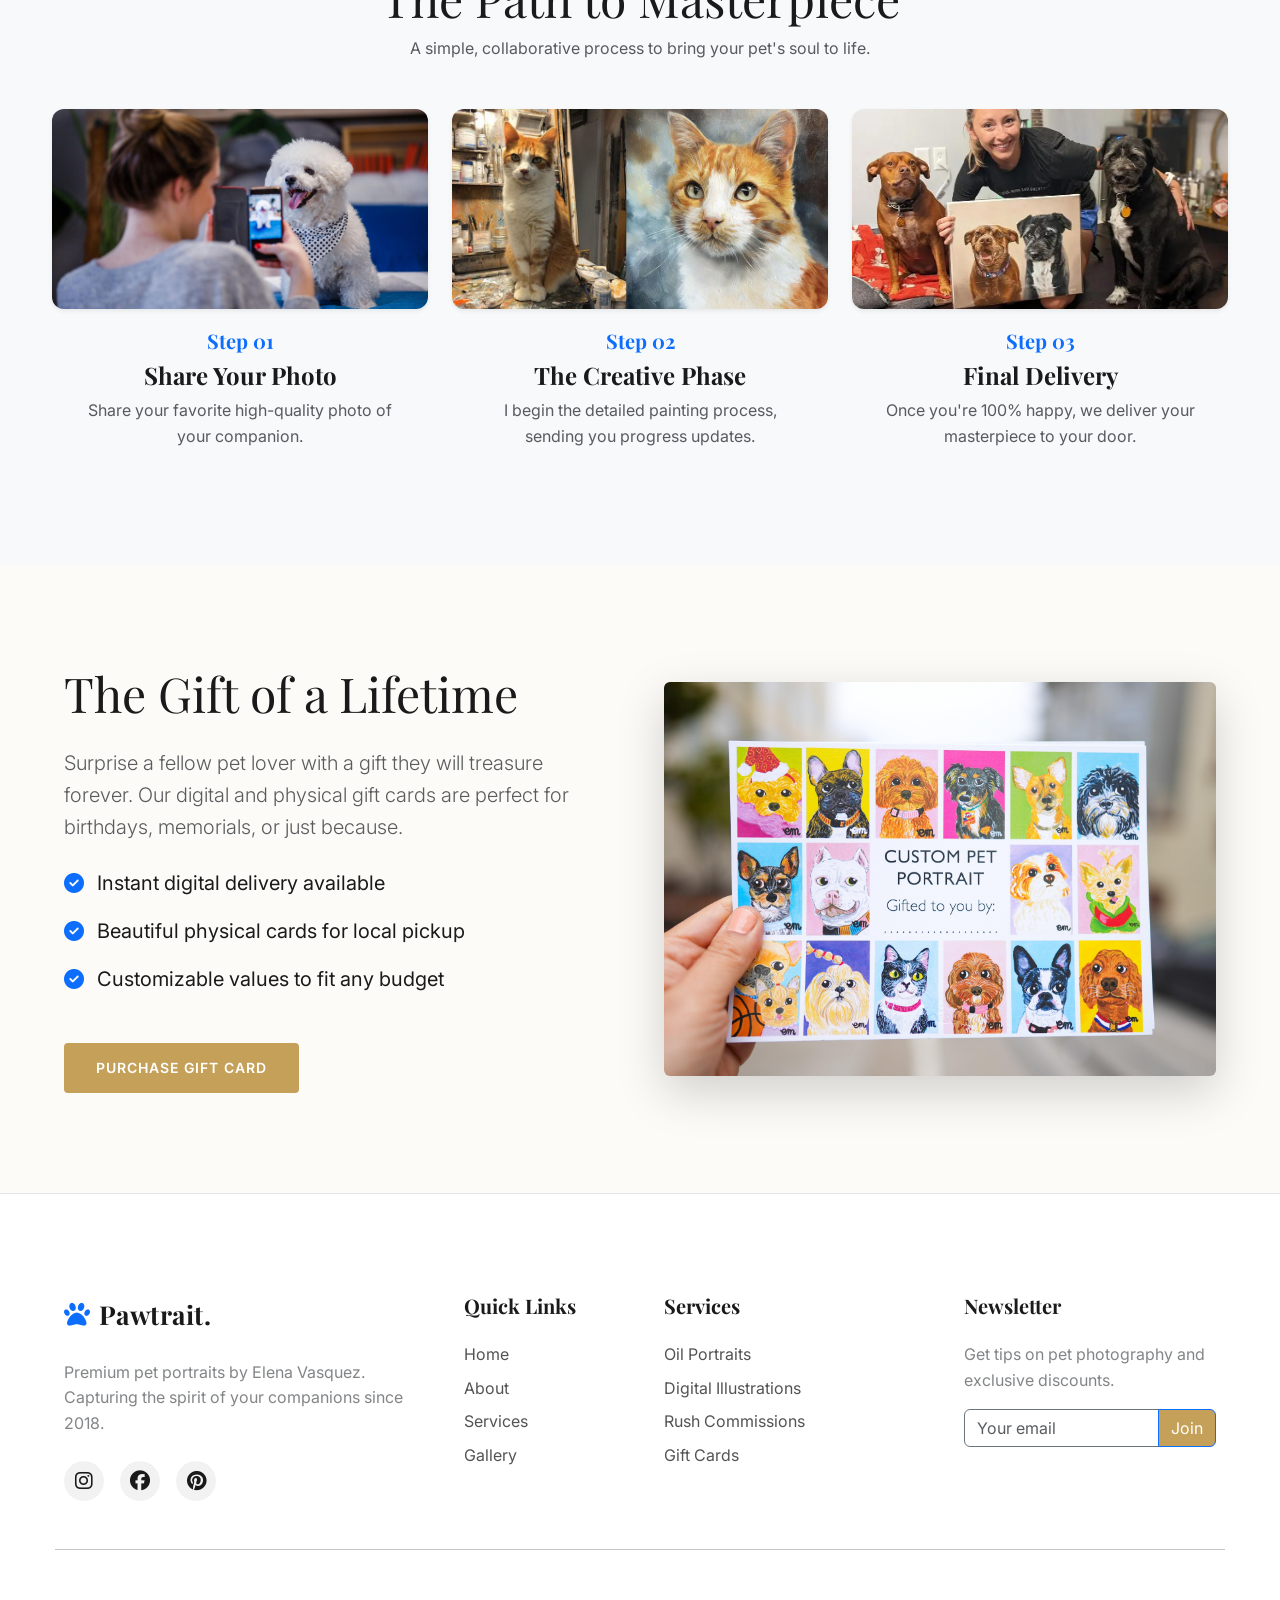
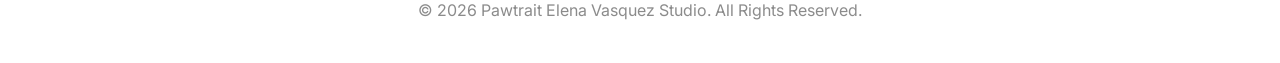
==== commit 7a80a536: "corrections" ====
--- a/index.html
+++ b/index.html
@@ -93,7 +93,15 @@
             <a href="index.html" class="logo"><i class="fas fa-paw me-2 text-primary"></i>Pawtrait.</a>
 
             <nav class="nav-links">
-                <a href="index.html" class="d-xl-none">Home 1</a><a href="home-2.html" class="d-xl-none">Home 2</a><div class="dropdown d-none d-xl-block"><a href="index.html">Home <i class="fas fa-chevron-down small ms-1"></i></a><div class="dropdown-menu"><a class="dropdown-item" href="index.html">Home 1</a><a class="dropdown-item" href="home-2.html">Home 2</a></div></div>
+                <div class="dropdown d-none d-lg-block">
+                    <a href="index.html">Home <i class="fas fa-chevron-down small ms-1"></i></a>
+                    <div class="dropdown-menu">
+                        <a class="dropdown-item" href="index.html">Home 1</a>
+                        <a class="dropdown-item" href="home-2.html">Home 2</a>
+                    </div>
+                </div>
+                <a href="index.html" class="d-lg-none">Home 1</a>
+                <a href="home-2.html" class="d-lg-none">Home 2</a>
                 <a href="about.html">About</a>
                 <a href="services.html">Services</a>
                 <a href="gallery.html">Gallery</a>
@@ -102,7 +110,7 @@
                 <a href="contact.html">Contact</a>
 
                 <!-- Mobile Only Toggles -->
-                <div class="mobile-toggles d-xl-none">
+                <div class="mobile-toggles">
                     <button class="theme-toggle-btn toggle-btn">
                         <i class="fas fa-moon me-2"></i> Dark Mode
                     </button>
@@ -114,14 +122,12 @@
             </nav>
 
             <div class="nav-toggles">
-                <button id="theme-toggle" class="toggle-btn d-none d-xl-inline-block" title="Toggle Dark Mode">
-                    <i class="fas fa-moon"></i>
-                </button>
-                <button id="rtl-toggle" class="toggle-btn d-none d-xl-inline-block" title="Toggle RTL">
-                    <i class="fas fa-arrows-left-right"></i>
-                </button>
-                <a href="login.html" class="btn-pawtrait btn-primary d-none d-xl-inline-block">Signup</a>
-                <button class="menu-toggle d-xl-none">
+                <button id="theme-toggle" class="toggle-btn desktop-only-toggle" title="Toggle Dark Mode"><i
+                        class="fas fa-moon"></i></button>
+                <button id="rtl-toggle" class="toggle-btn desktop-only-toggle" title="Toggle RTL"><i
+                        class="fas fa-arrows-left-right"></i></button>
+                <a href="login.html" class="btn-pawtrait btn-primary desktop-only-toggle">Signup</a>
+                <button class="menu-toggle">
                     <span></span>
                     <span></span>
                     <span></span>
@@ -324,10 +330,10 @@
                 <div class="col-lg-3">
                     <h5 class="mb-4 fw-bold">Services</h5>
                     <ul class="p-0 opacity-75">
-                        <li class="mb-2">Oil Portraits</li>
-                        <li class="mb-2">Digital Illustrations</li>
-                        <li class="mb-2">Rush Commissions</li>
-                        <li class="mb-2">Gift Cards</li>
+                        <li class="mb-2"><a href="services.html">Oil Portraits</a></li>
+                        <li class="mb-2"><a href="service-details.html">Digital Illustrations</a></li>
+                        <li class="mb-2"><a href="contact.html">Rush Commissions</a></li>
+                        <li class="mb-2"><a href="pricing.html">Gift Cards</a></li>
                     </ul>
                 </div>
                 <div class="col-lg-3">
--- a/assets/css/style.css
+++ b/assets/css/style.css
@@ -195,6 +195,12 @@
     color: var(--primary-color) !important;
 }
 
+.dropdown-item.active, 
+.dropdown-item:active {
+    background-color: transparent !important;
+    color: var(--primary-color) !important;
+}
+
 .menu-toggle {
     display: none;
     flex-direction: column;
@@ -244,10 +250,27 @@
     font-size: 18px;
     color: var(--text-dark);
     transition: all 0.3s ease;
+    display: flex;
+    align-items: center;
+    justify-content: center;
+    padding: 0;
+    margin: 0;
+}
+
+.toggle-btn i {
+    width: 20px;
+    text-align: center;
 }
 
 .toggle-btn:hover {
     color: var(--primary-color);
+}
+
+.toggle-btn:focus,
+.toggle-btn:active {
+    outline: none !important;
+    box-shadow: none !important;
+    border: none !important;
 }
 
 body.dark-mode .toggle-btn {
@@ -365,8 +388,9 @@
     color: var(--primary-color);
 }
 
-.site-footer ul li a {
-    transition: all 0.3s ease;
+.site-footer ul li a:hover {
+    color: var(--primary-color);
+    padding-left: 5px;
 }
 
 .site-footer .social-links a {
@@ -617,10 +641,14 @@
     text-decoration: underline !important;
 }
 
+.mobile-toggles {
+    display: none;
+}
+
 /* 1024px Responsiveness and Navbar Breakpoint */
-@media (max-width: 1199px) {
+@media (max-width: 1024px) {
     .nav-links {
-        display: none;
+        display: none !important;
         position: fixed;
         top: 80px;
         left: 0;
@@ -653,7 +681,7 @@
 
     /* Move toggles into nav-links for mobile */
     .mobile-toggles {
-        display: flex;
+        display: flex !important;
         flex-direction: column;
         align-items: center;
         width: 100%;
@@ -669,9 +697,11 @@
         margin: 10px auto 0;
         text-align: center;
     }
-}
-
-@media (max-width: 1024px) {
+
+    .desktop-only-toggle {
+        display: none !important;
+    }
+
     .section-padding {
         padding: 60px 0;
     }
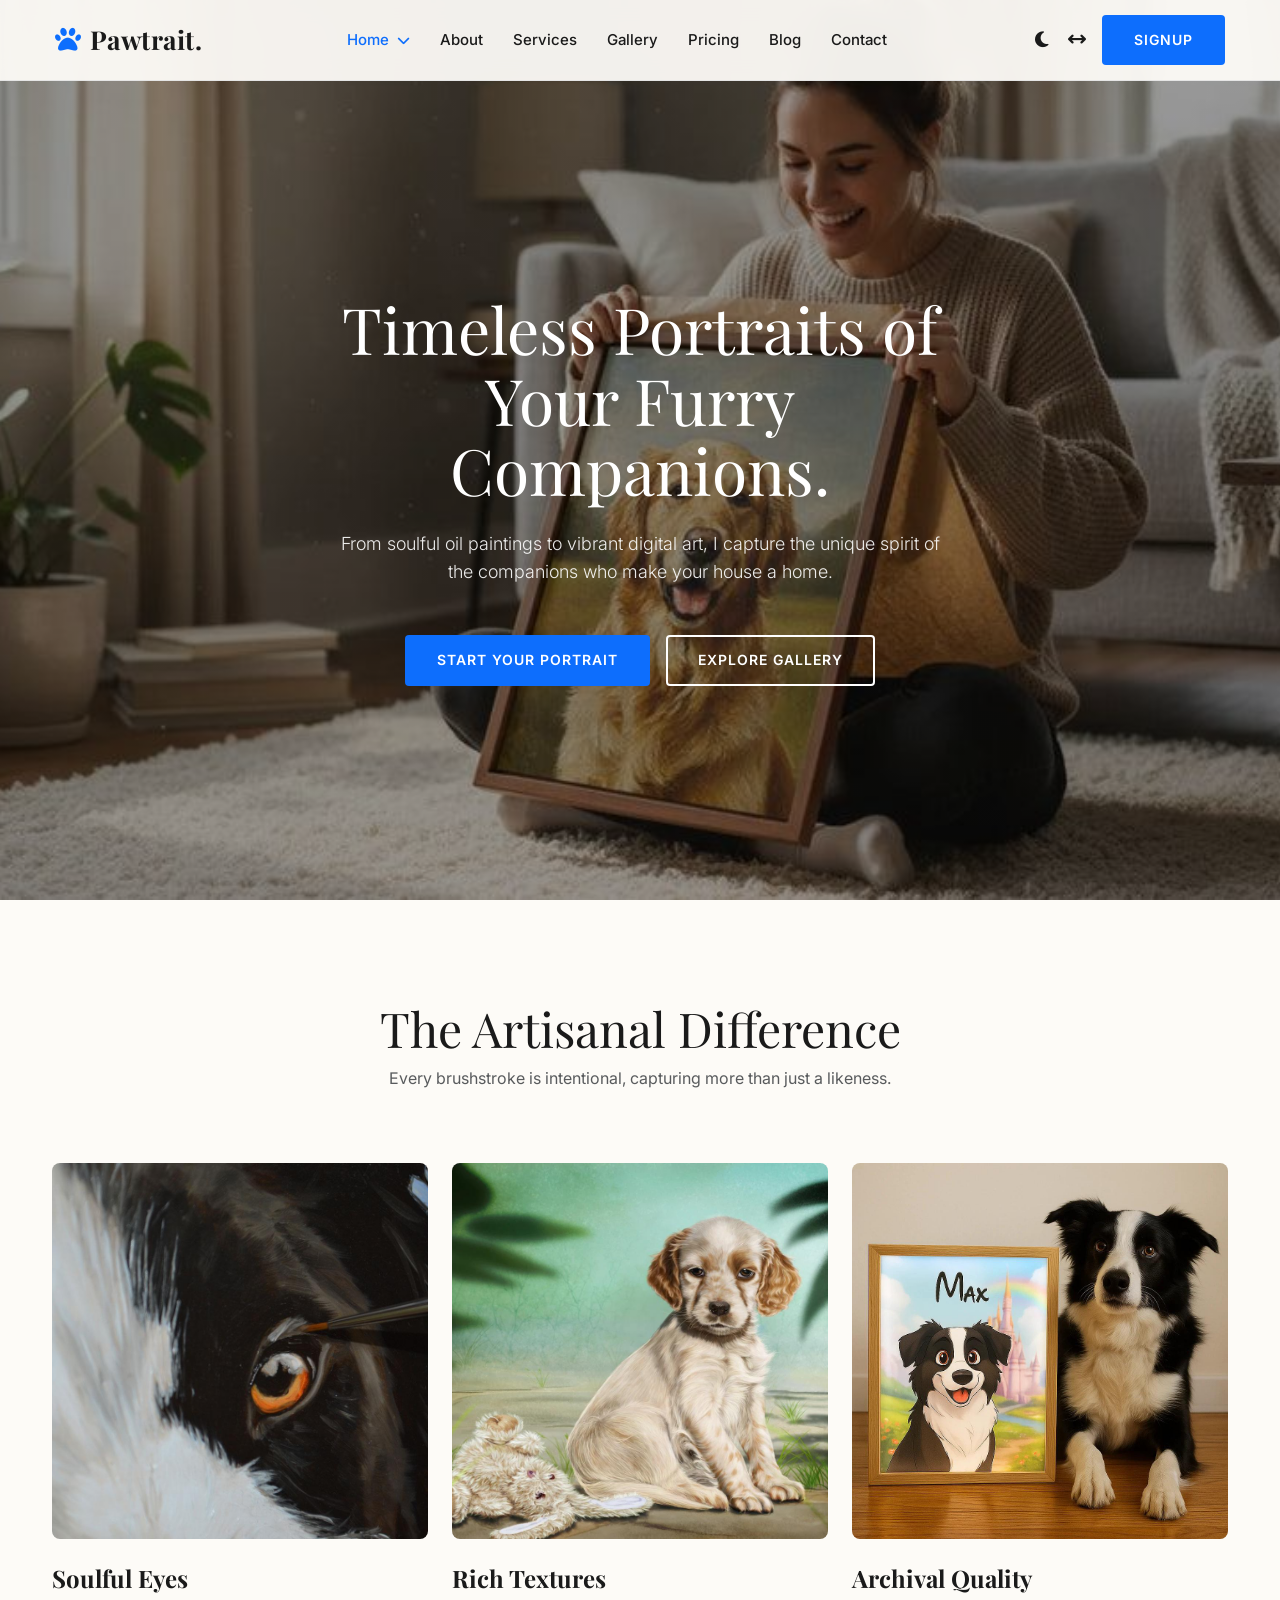
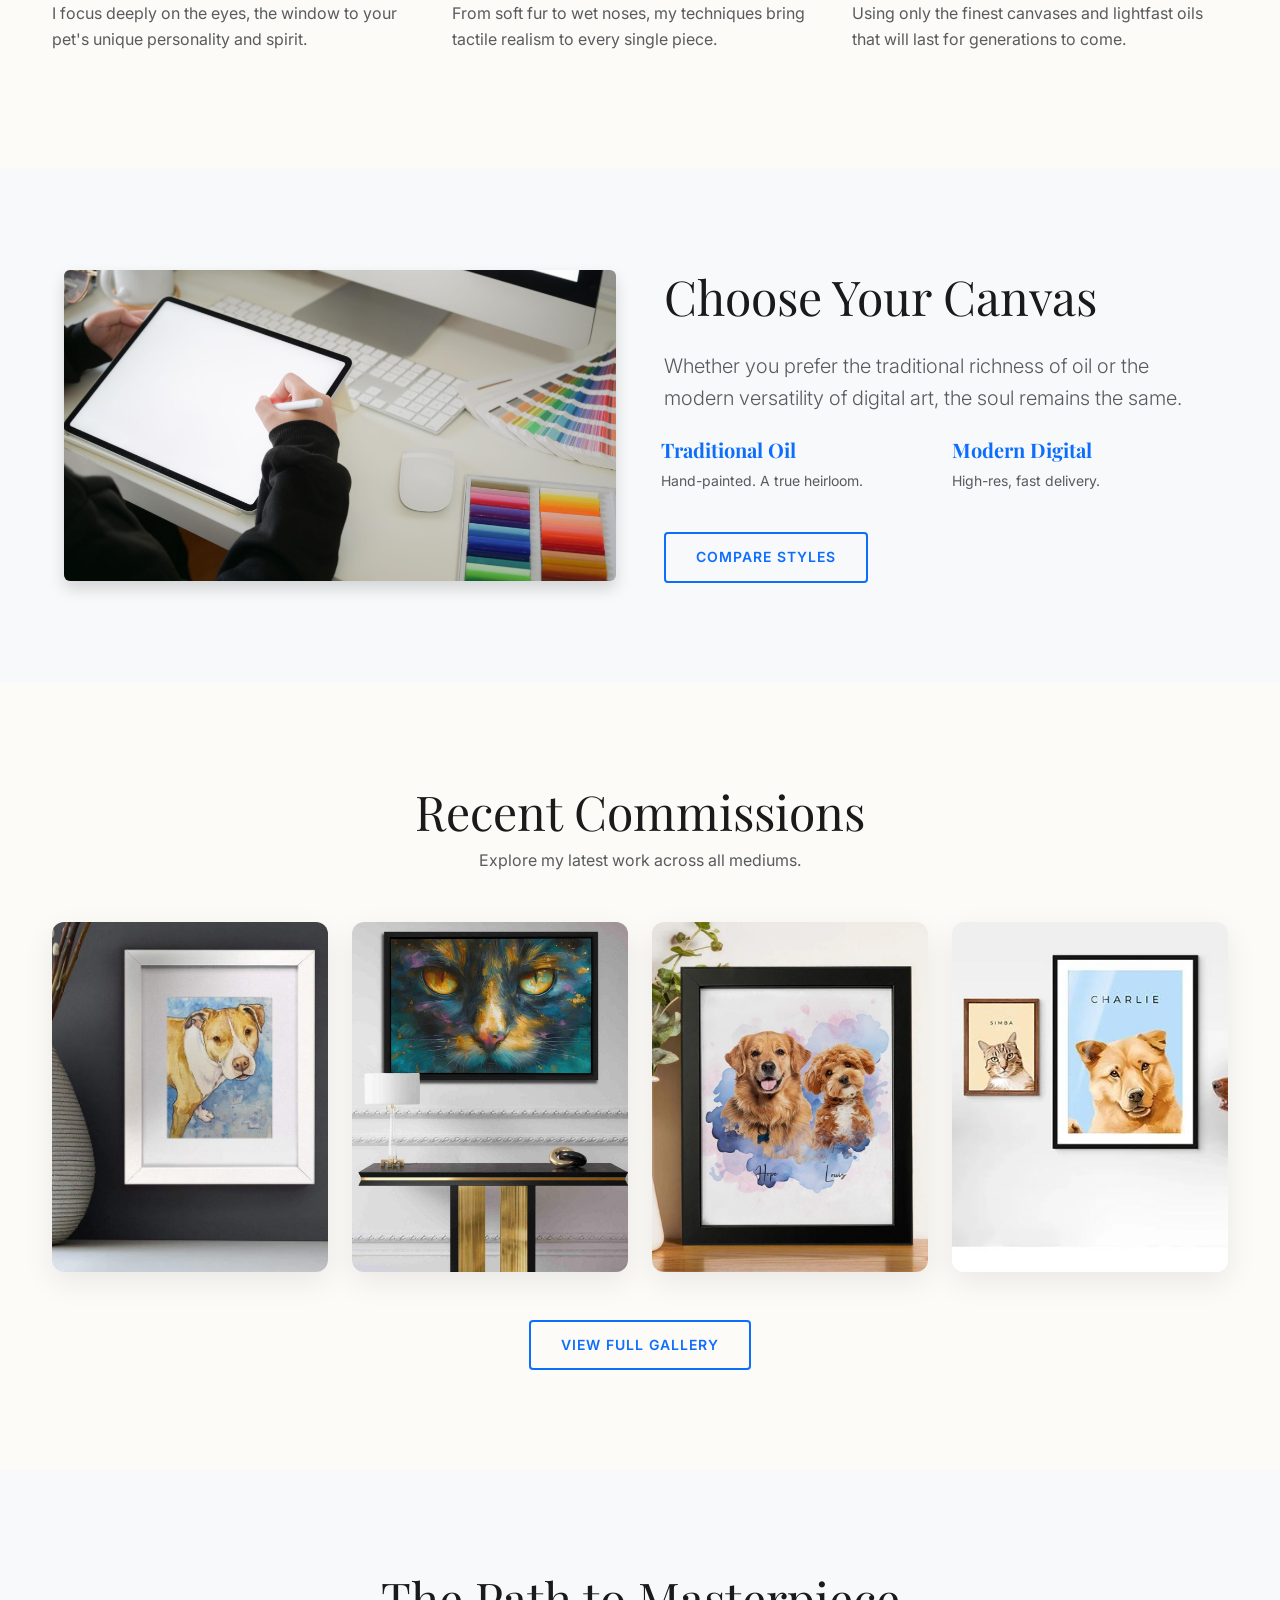
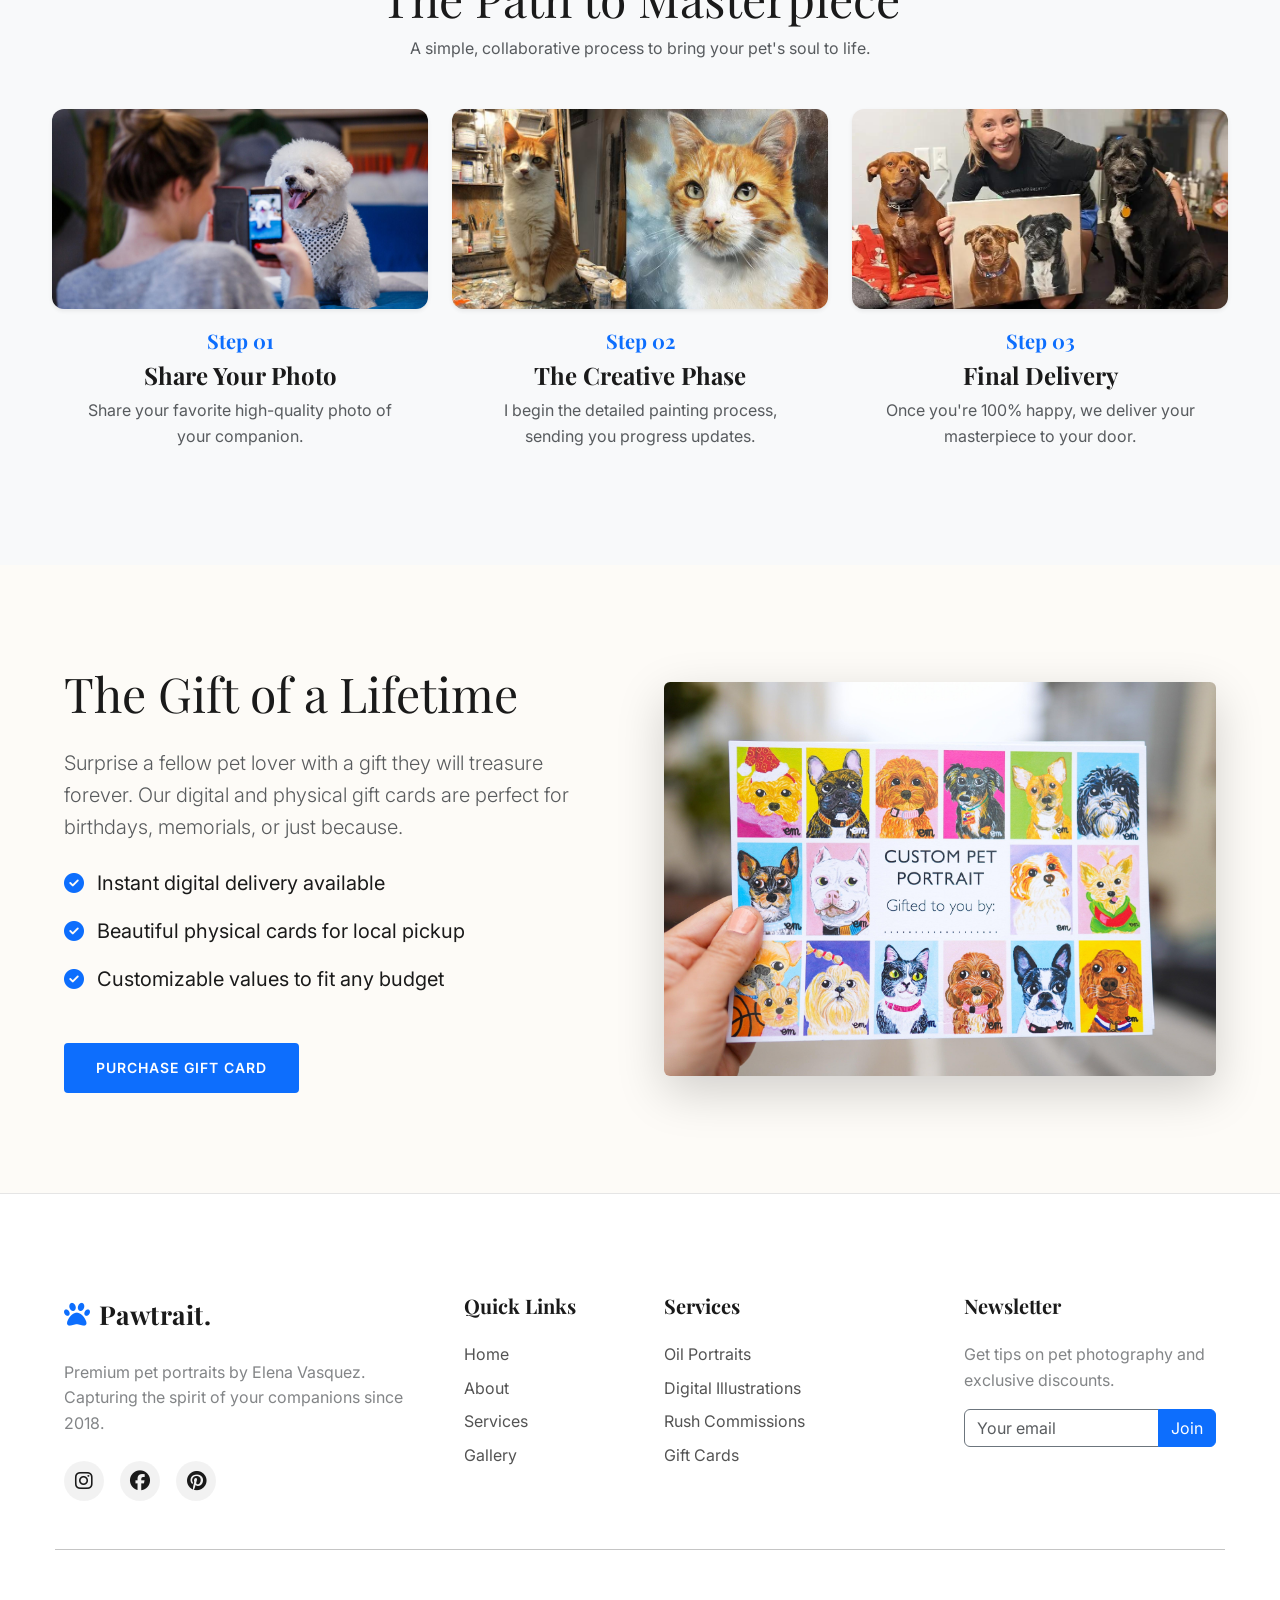
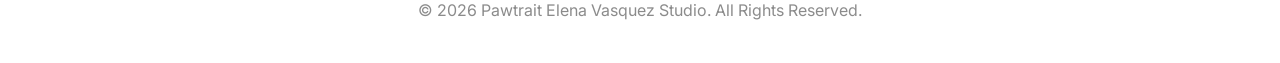
==== commit abcbb515: "client-changes" ====
--- a/index.html
+++ b/index.html
@@ -26,8 +26,9 @@
     <link href="https://unpkg.com/aos@2.3.1/dist/aos.css" rel="stylesheet">
 
     <!-- Custom CSS -->
-    <link rel="stylesheet" href="assets/css/style.css">
-    <link rel="stylesheet" href="assets/css/dark-mode.css">
+    <link rel="stylesheet" href="assets/css/style.css?v=2">
+    <link rel="stylesheet" href="assets/css/dark-mode.css?v=2">
+    <link rel="stylesheet" href="assets/css/rtl.css?v=2">
 
     <style>
         /* Additional page-specific styles */
@@ -140,8 +141,7 @@
     <section class="hero text-center">
         <div class="container">
             <div class="hero-content mx-auto" data-aos="fade-up">
-                <span class="text-uppercase tracking-wider fw-bold text-primary mb-3 d-block">Hand-Painted
-                    Excellence</span>
+
                 <h1 class="display-3 mb-4">Timeless Portraits of Your Furry Companions.</h1>
                 <p class="lead mb-5">From soulful oil paintings to vibrant digital art, I capture the unique spirit of
                     the companions who make your house a home.</p>
@@ -292,11 +292,15 @@
                 </div>
                 <div class="col-lg-6 order-lg-1" data-aos="fade-right">
                     <h2 class="display-5 mb-4">The Gift of a Lifetime</h2>
-                    <p class="lead text-muted mb-4">Surprise a fellow pet lover with a gift they will treasure forever. Our digital and physical gift cards are perfect for birthdays, memorials, or just because.</p>
+                    <p class="lead text-muted mb-4">Surprise a fellow pet lover with a gift they will treasure forever.
+                        Our digital and physical gift cards are perfect for birthdays, memorials, or just because.</p>
                     <ul class="list-unstyled mb-5 fs-5">
-                        <li class="mb-3"><i class="fas fa-check-circle text-primary me-2"></i> Instant digital delivery available</li>
-                        <li class="mb-3"><i class="fas fa-check-circle text-primary me-2"></i> Beautiful physical cards for local pickup</li>
-                        <li><i class="fas fa-check-circle text-primary me-2"></i> Customizable values to fit any budget</li>
+                        <li class="mb-3"><i class="fas fa-check-circle text-primary me-2"></i> Instant digital delivery
+                            available</li>
+                        <li class="mb-3"><i class="fas fa-check-circle text-primary me-2"></i> Beautiful physical cards
+                            for local pickup</li>
+                        <li><i class="fas fa-check-circle text-primary me-2"></i> Customizable values to fit any budget
+                        </li>
                     </ul>
                     <a href="contact.html" class="btn-pawtrait btn-primary">Purchase Gift Card</a>
                 </div>
@@ -362,5 +366,4 @@
     </script>
 </body>
 
-</html>
-
+</html>
--- a/assets/css/style.css
+++ b/assets/css/style.css
@@ -5,8 +5,9 @@
 
 :root {
     /* Color Palette */
-    --primary-color: #C5A059;
-    /* Gold */
+    --primary-color: #0D6EFD;
+    --primary-hover: #0b5ed7;
+    /* Blue */
     --secondary-color: #0E3B43;
     /* Deep Teal */
     --accent-color: #A0522D;
@@ -124,7 +125,7 @@
 }
 
 .btn-primary:hover {
-    background-color: var(--text-dark);
+    background-color: var(--primary-hover);
     color: var(--white);
 }
 
@@ -140,7 +141,8 @@
 }
 
 .btn-outline:hover {
-    background-color: var(--primary-color);
+    background-color: var(--primary-hover);
+    border-color: var(--primary-hover);
     color: var(--white);
 }
 
@@ -175,7 +177,7 @@
 }
 
 .logo i {
-    color: #3498db;
+    color: var(--primary-color);
 }
 
 .nav-links {
@@ -353,7 +355,7 @@
 }
 
 #scroll-top:hover {
-    background: var(--text-dark);
+    background: var(--primary-hover);
     transform: translateY(-5px);
 }
 
@@ -371,7 +373,7 @@
 }
 
 body.dark-mode .logo i {
-    color: #3498db !important;
+    color: var(--primary-color) !important;
 }
 
 body.dark-mode .logo {
@@ -409,7 +411,7 @@
 }
 
 .site-footer .social-links a:hover {
-    background: var(--primary-color);
+    background: var(--primary-hover);
     color: white;
     transform: rotate(360deg);
 }
--- a/assets/css/dark-mode.css
+++ b/assets/css/dark-mode.css
@@ -26,8 +26,9 @@
 }
 
 body.dark-mode .btn-outline:hover {
-    background-color: var(--primary-color);
-    color: #121212;
+    background-color: var(--primary-hover);
+    border-color: var(--primary-hover);
+    color: #FFFFFF;
 }
 
 body.dark-mode .bg-light,
@@ -147,7 +148,12 @@
     color: #D1D1D1 !important;
 }
 
-body.dark-mode .btn-outline-dark:hover,
+body.dark-mode .btn-outline-dark:hover {
+    background-color: var(--primary-hover) !important;
+    border-color: var(--primary-hover) !important;
+    color: #FFFFFF !important;
+}
+
 body.dark-mode .btn-dark {
     background-color: var(--primary-color) !important;
     border-color: var(--primary-color) !important;
@@ -227,7 +233,7 @@
 
 body.dark-mode .social-connect a:hover {
     color: #FFFFFF !important;
-    background-color: var(--primary-color) !important;
+    background-color: var(--primary-hover) !important;
 }
 
 body.dark-mode .response-notice {
--- a/assets/css/rtl.css
+++ b/assets/css/rtl.css
@@ -0,0 +1,104 @@
+/*
+ * Pawtrait - RTL Support
+ * Globally fixes all spacing, alignment, and mirroring issues for Right-to-Left languages.
+ */
+
+[dir="rtl"] {
+    text-align: right;
+}
+
+/* Base resets & layout alignments */
+[dir="rtl"] body {
+    direction: rtl;
+    unicode-bidi: embed;
+}
+
+[dir="rtl"] .nav-links {
+    margin-left: 0;
+    margin-right: auto;
+}
+
+[dir="rtl"] .hero-content {
+    text-align: right;
+}
+
+/* Physical positioning overrides for RTL */
+[dir="rtl"] .password-toggle {
+    right: auto !important;
+    left: 15px !important;
+}
+
+[dir="rtl"] .auth-toggles {
+    right: auto !important;
+    left: 2rem !important;
+}
+
+[dir="rtl"] #scroll-top {
+    right: auto !important;
+    left: 30px !important;
+}
+
+[dir="rtl"] .logo i {
+    margin-right: 0 !important;
+    margin-left: 8px !important;
+}
+
+[dir="rtl"] .site-footer ul li a:hover {
+    padding-left: 0 !important;
+    padding-right: 5px !important;
+}
+
+/* Mirror icons */
+[dir="rtl"] .fa-arrow-right,
+[dir="rtl"] .fa-chevron-right,
+[dir="rtl"] .fa-paw {
+    transform: scaleX(-1) !important;
+    display: inline-block;
+}
+
+[dir="rtl"] .fa-arrow-left,
+[dir="rtl"] .fa-chevron-left {
+    transform: scaleX(-1) !important;
+    display: inline-block;
+}
+
+/* Bootstrap Directional Spacing Utilities Mapper */
+[dir="rtl"] .ms-auto {
+    margin-right: auto !important;
+    margin-left: 0 !important;
+}
+
+[dir="rtl"] .me-auto {
+    margin-left: auto !important;
+    margin-right: 0 !important;
+}
+
+[dir="rtl"] .me-1 { margin-left: 0.25rem !important; margin-right: 0 !important; }
+[dir="rtl"] .ms-1 { margin-right: 0.25rem !important; margin-left: 0 !important; }
+[dir="rtl"] .me-2 { margin-left: 0.5rem !important; margin-right: 0 !important; }
+[dir="rtl"] .ms-2 { margin-right: 0.5rem !important; margin-left: 0 !important; }
+[dir="rtl"] .me-3 { margin-left: 1rem !important; margin-right: 0 !important; }
+[dir="rtl"] .ms-3 { margin-right: 1rem !important; margin-left: 0 !important; }
+[dir="rtl"] .me-4 { margin-left: 1.5rem !important; margin-right: 0 !important; }
+[dir="rtl"] .ms-4 { margin-right: 1.5rem !important; margin-left: 0 !important; }
+[dir="rtl"] .me-5 { margin-left: 3rem !important; margin-right: 0 !important; }
+[dir="rtl"] .ms-5 { margin-right: 3rem !important; margin-left: 0 !important; }
+
+[dir="rtl"] .pe-1 { padding-left: 0.25rem !important; padding-right: 0 !important; }
+[dir="rtl"] .ps-1 { padding-right: 0.25rem !important; padding-left: 0 !important; }
+[dir="rtl"] .pe-2 { padding-left: 0.5rem !important; padding-right: 0 !important; }
+[dir="rtl"] .ps-2 { padding-right: 0.5rem !important; padding-left: 0 !important; }
+[dir="rtl"] .pe-3 { padding-left: 1rem !important; padding-right: 0 !important; }
+[dir="rtl"] .ps-3 { padding-right: 1rem !important; padding-left: 0 !important; }
+[dir="rtl"] .pe-4 { padding-left: 1.5rem !important; padding-right: 0 !important; }
+[dir="rtl"] .ps-4 { padding-right: 1.5rem !important; padding-left: 0 !important; }
+[dir="rtl"] .pe-5 { padding-left: 3rem !important; padding-right: 0 !important; }
+[dir="rtl"] .ps-5 { padding-right: 3rem !important; padding-left: 0 !important; }
+
+/* 1024px responsive navbar overrides for RTL */
+@media (max-width: 1024px) {
+    [dir="rtl"] .nav-links {
+        left: auto !important;
+        right: 0 !important;
+    }
+}
